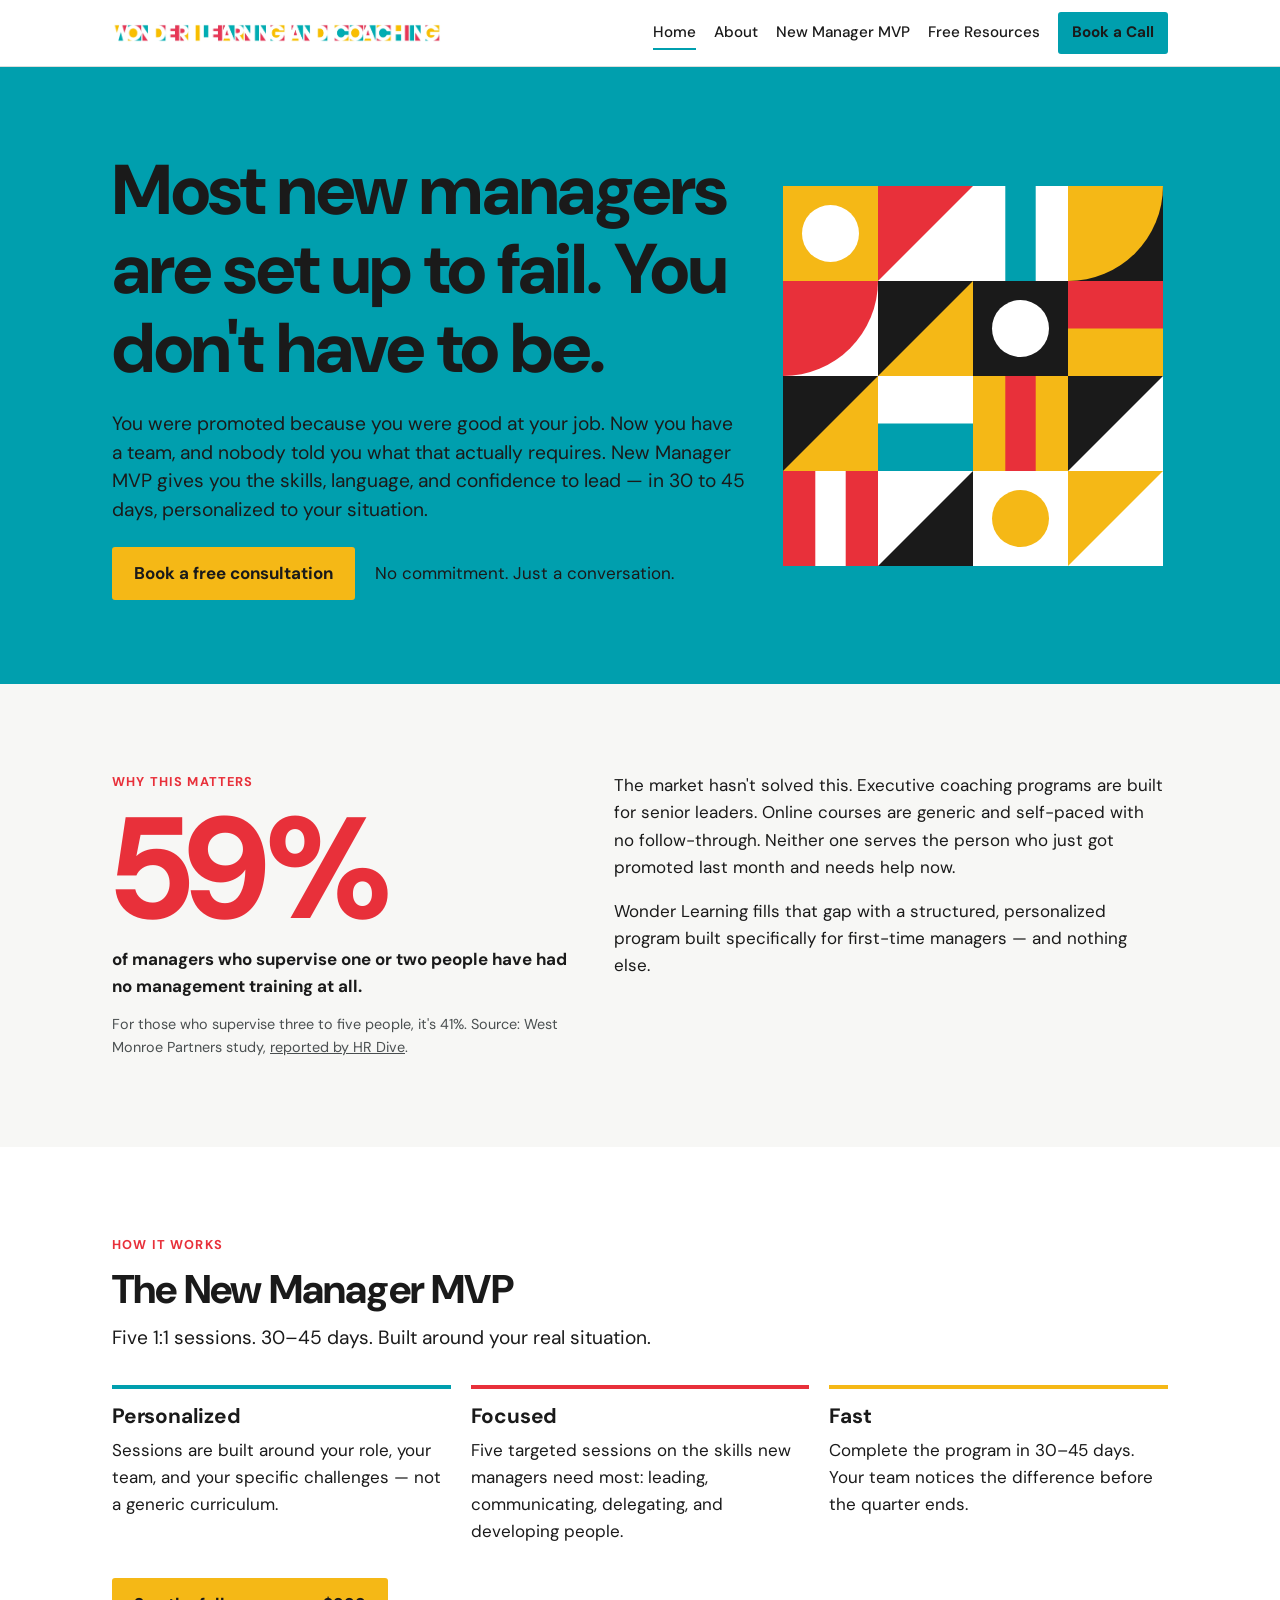
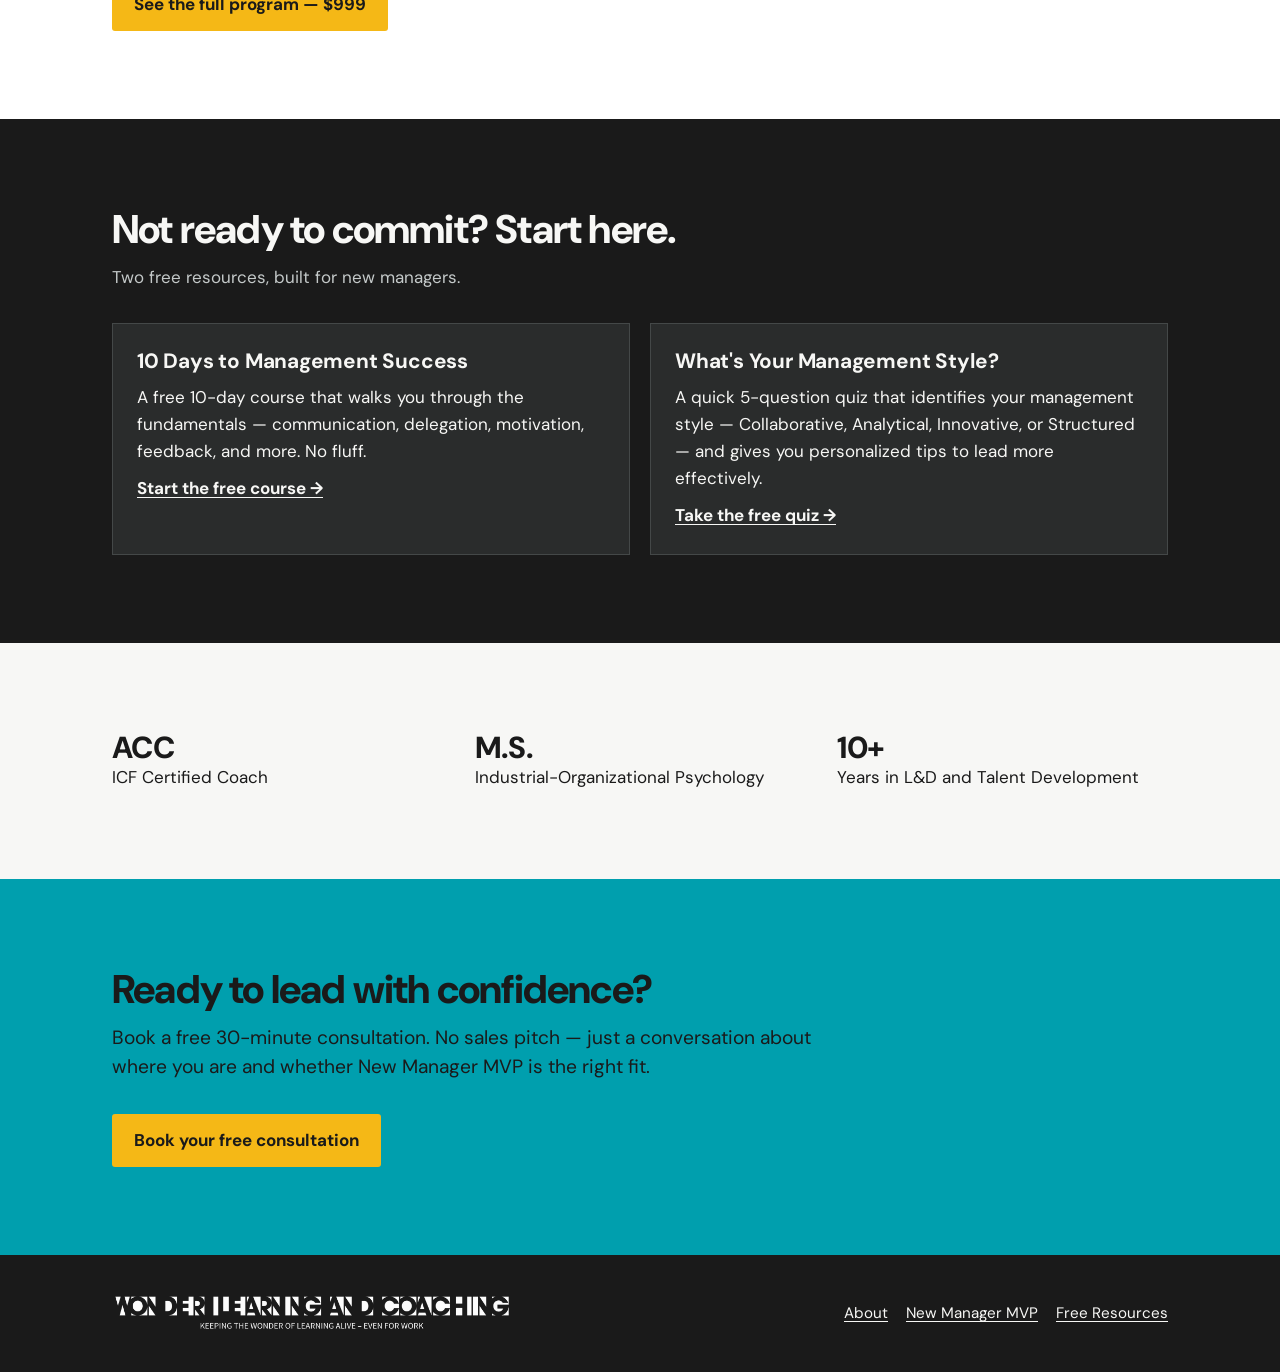
==== index.html @ 96e3db50 "Add Wonder Learning and Coaching website Co-Authored-By: Claude Opus 5.5 <noreply@anthropic.com>" ====
<!doctype html>
<html lang="en">
<head>
<meta charset="utf-8">
<meta name="viewport" content="width=device-width, initial-scale=1, viewport-fit=cover">
<meta name="description" content="1:1 coaching and training for first-time managers. New Manager MVP: five personalized sessions in 30 to 45 days.">
<style>html{color-scheme:light}body{margin:0}img{max-width:100%}[hidden]{display:none!important}</style>
<title>Wonder Learning and Coaching</title>
<meta name="claude:viewport-fit-sides" content="cover">
<link rel="stylesheet" href="https://fonts.googleapis.com/css2?family=DM+Sans:ital,opsz,wght@0,9..40,400;0,9..40,500;0,9..40,700;0,9..40,800;1,9..40,400&display=swap">
<style>
/* Layout: full-width colour bands, with a tile mosaic taken from the logo's cut-out letters. Single light brand look by choice. */
:root {
  --teal: #009FAE; --teal-tint: #DDF1F2; --red: #E8303A; --gold: #F5B816; --gold-deep: #E0A400;
  --paper: #F7F7F5; --white: #FFFFFF; --ink: #1A1A1A; --ink-soft: #4A4F50; --rule: #DADDDB;
  --on-dark: #F7F7F5; --on-dark-soft: #C4C9C9;
  --font: "DM Sans", "Helvetica Neue", Arial, sans-serif;
  --text: 1.0625rem; --small: .9rem; --h3: 1.3rem; --h2: clamp(1.75rem, 3.6vw, 2.5rem); --h1: clamp(2.35rem, 6.4vw, 4.4rem);
}
* { box-sizing: border-box; }
html { scroll-behavior: smooth; }
body { background: var(--paper); color: var(--ink); font-family: var(--font); font-size: var(--text); line-height: 1.6; }
body::before { content: ""; position: fixed; inset: 0 0 auto; height: env(safe-area-inset-top, 0px); z-index: 10; background: var(--white); }
h1, h2, h3 { line-height: 1.12; letter-spacing: -.02em; margin: 0; text-wrap: balance; font-weight: 800; }
h1 { font-size: var(--h1); } h2 { font-size: var(--h2); } h3 { font-size: var(--h3); letter-spacing: -.01em; line-height: 1.25; font-weight: 700; }
p { margin: 0; } ul, ol { margin: 0; padding: 0; list-style: none; }
a { color: inherit; }
img { display: block; }
:focus-visible { outline: 3px solid var(--red); outline-offset: 3px; }
.wrap { max-width: 1120px; margin-inline: auto; padding-left: max(16px, env(safe-area-inset-left, 0px)); padding-right: max(16px, env(safe-area-inset-right, 0px)); }
@media (min-width: 720px) { .wrap { padding-left: max(32px, env(safe-area-inset-left, 0px)); padding-right: max(32px, env(safe-area-inset-right, 0px)); } }
.band { padding-block: clamp(48px, 8vw, 88px); }
.band > .wrap { display: grid; gap: 32px; }
.band.paper { background: var(--paper); } .band.white { background: var(--white); }
.band.teal { background: var(--teal); color: var(--ink); }
.band.dark { background: var(--ink); color: var(--on-dark); }
.prose { display: grid; gap: 1em; max-width: 65ch; }
.lede { font-size: 1.2rem; line-height: 1.5; max-width: 58ch; }
.eyebrow { font-size: .8rem; font-weight: 700; letter-spacing: .09em; text-transform: uppercase; color: var(--red); }
.teal .eyebrow { color: var(--ink); }
.dark .eyebrow { color: var(--gold); }
.muted { color: var(--ink-soft); } .dark .muted { color: var(--on-dark-soft); }
.small { font-size: var(--small); }
.head { display: grid; gap: 12px; }

/* Preview strip and nav */
.preview { background: var(--ink); color: var(--on-dark); font-size: .82rem; padding-block: 6px; }
.site-head { position: sticky; top: env(safe-area-inset-top, 0px); z-index: 9; background: var(--white); border-bottom: 1px solid var(--rule); }
.site-head .wrap { display: flex; flex-wrap: wrap; align-items: center; justify-content: space-between; gap: 8px 24px; padding-block: 12px; }
.brand img { width: min(330px, 74vw); height: auto; }
.nav { display: flex; flex-wrap: wrap; align-items: center; gap: 4px 18px; font-size: .95rem; font-weight: 500; }
.nav a { text-decoration: none; padding-block: 4px; border-bottom: 2px solid transparent; }
.nav a:hover { border-bottom-color: var(--gold); }
.nav a[aria-current="page"]:not(.btn) { border-bottom-color: var(--teal); }

/* Buttons */
.btn { display: inline-block; background: var(--gold); color: var(--ink); font-weight: 700; text-decoration: none; padding: 13px 22px; border: 0; border-radius: 3px; font: inherit; font-weight: 700; cursor: pointer; transition: transform .12s ease, background .12s ease; }
.btn:hover { background: var(--gold-deep); transform: translateY(-1px); }
.btn:disabled { background: var(--rule); color: var(--ink-soft); cursor: not-allowed; transform: none; }
.btn.alt { background: var(--teal); color: var(--ink); } .btn.alt:hover { background: #12B3C1; }
.nav .btn { padding: 8px 14px; background: var(--teal); }
.cta { display: flex; flex-wrap: wrap; align-items: center; gap: 12px 20px; }
.tlink { font-weight: 700; text-underline-offset: 3px; }

/* Hero */
.hero { background: var(--teal); padding-block: clamp(44px, 8vw, 84px); }
.hero .wrap { display: grid; gap: 36px; grid-template-columns: minmax(0, 1fr); align-items: center; }
@media (min-width: 900px) { .hero .wrap { grid-template-columns: minmax(0, 1.65fr) minmax(0, 1fr); } }
.hero-copy { display: grid; gap: 22px; min-width: 0; }
.mosaic { display: grid; grid-template-columns: repeat(4, 1fr); max-width: 380px; width: 100%; }
.mosaic svg { display: block; width: 100%; height: auto; }
.strip { display: grid; grid-template-columns: repeat(12, 1fr); }
.strip svg { display: block; width: 100%; height: auto; }

/* Rows of cards and tiles */
.grid-2, .grid-3 { display: grid; gap: 20px; grid-template-columns: minmax(0, 1fr); }
@media (min-width: 720px) { .grid-2 { grid-template-columns: repeat(2, minmax(0, 1fr)); } .grid-3 { grid-template-columns: repeat(3, minmax(0, 1fr)); } }
.card { background: var(--white); border: 1px solid var(--rule); padding: 24px; display: grid; gap: 10px; align-content: start; min-width: 0; }
.dark .card { background: #2A2C2C; border-color: #444848; }
.plain { display: grid; gap: 8px; align-content: start; min-width: 0; padding-top: 14px; border-top: 4px solid var(--c, var(--teal)); }
.stat { display: grid; gap: 36px; grid-template-columns: minmax(0, 1fr); align-items: start; }
@media (min-width: 800px) { .stat { grid-template-columns: minmax(0, .85fr) minmax(0, 1fr); } }
.stat-num { font-size: clamp(5rem, 15vw, 9rem); font-weight: 800; line-height: .9; letter-spacing: -.04em; color: var(--red); }
.cred { display: grid; gap: 20px; grid-template-columns: repeat(auto-fit, minmax(190px, 1fr)); }
.cred b { display: block; font-size: 1.9rem; font-weight: 800; letter-spacing: -.02em; line-height: 1.1; }

/* About */
.intro { display: grid; gap: 32px; grid-template-columns: minmax(0, 1fr); align-items: center; }
@media (min-width: 800px) { .intro { grid-template-columns: 320px minmax(0, 1fr); } }
.portrait { position: relative; width: 100%; max-width: 320px; }
.portrait img { width: 100%; height: auto; }
.portrait::after { content: ""; position: absolute; right: -14px; bottom: -14px; width: 72px; height: 72px; background: var(--gold); z-index: 0; }
.portrait img { position: relative; z-index: 1; }

/* Sessions */
.sessions { display: grid; border-top: 1px solid var(--rule); }
.sessions li { display: grid; gap: 4px 28px; grid-template-columns: minmax(0, 1fr); padding-block: 18px; border-bottom: 1px solid var(--rule); }
@media (min-width: 640px) { .sessions li { grid-template-columns: 110px minmax(0, 1fr); } }
.sessions .n { font-weight: 800; color: var(--teal); font-size: 1.05rem; }
.sessions li > div { display: grid; gap: 4px; min-width: 0; }
.chips { display: flex; flex-wrap: wrap; gap: 8px; }
.chips li { background: var(--teal-tint); padding: 6px 12px; font-size: .95rem; font-weight: 500; }
.price { display: flex; flex-wrap: wrap; align-items: flex-end; gap: 12px 32px; }
.price b { font-size: clamp(3.5rem, 10vw, 5.5rem); font-weight: 800; line-height: .95; letter-spacing: -.03em; }
.faq { display: grid; gap: 22px; }
.faq div { display: grid; gap: 4px; }
.faq dt { font-weight: 700; } .faq dd { margin: 0; }
dl { margin: 0; }

/* Lessons */
.lesson { background: var(--white); border: 1px solid var(--rule); }
.lessons { display: grid; gap: 10px; }
.lesson summary { display: flex; gap: 16px; align-items: baseline; padding: 16px 20px; cursor: pointer; font-weight: 700; }
.lesson summary .d { color: var(--teal); font-weight: 800; white-space: nowrap; font-size: .95rem; }
.lesson-body { padding: 0 20px 22px; display: grid; gap: 14px; max-width: 72ch; }
.lesson-body ul { display: grid; gap: 12px; }
.lesson-body li b { display: block; }
.day-list { display: grid; gap: 2px; font-size: 1rem; }
.day-list li { display: grid; grid-template-columns: 62px minmax(0, 1fr); }
.day-list span { color: var(--teal); font-weight: 800; }

/* Quiz */
.quiz { display: grid; gap: 24px; max-width: 760px; }
.quiz fieldset { border: 0; padding: 0; margin: 0; display: grid; gap: 8px; min-width: 0; }
.quiz legend { font-weight: 700; font-size: 1.1rem; padding: 0; margin-bottom: 8px; }
.opt { display: flex; gap: 10px; align-items: flex-start; background: var(--white); border: 1px solid var(--rule); padding: 10px 14px; cursor: pointer; }
.opt:hover { border-color: var(--teal); }
.opt:has(input:checked) { border-color: var(--teal); background: var(--teal-tint); }
.opt input { margin-top: 6px; accent-color: var(--teal); }
.result { background: var(--white); border-top: 6px solid var(--gold); padding: 26px; display: grid; gap: 14px; }
.result ul { display: grid; gap: 8px; list-style: disc; padding-left: 20px; }

/* Footer */
.site-foot { background: var(--ink); color: var(--on-dark); padding-block: 40px; }
.site-foot .wrap { display: flex; flex-wrap: wrap; justify-content: space-between; gap: 22px 40px; align-items: center; }
.site-foot img { width: min(400px, 100%); height: auto; }
.site-foot nav { display: flex; flex-wrap: wrap; gap: 6px 18px; font-size: .95rem; }
.site-foot a { text-underline-offset: 3px; }
@media (prefers-reduced-motion: reduce) { html { scroll-behavior: auto; } .btn { transition: none; } }
</style>
</head>
<body>


<header class="site-head"><div class="wrap">
  <a class="brand" href="#home" aria-label="Wonder Learning and Coaching, home"><img src="assets/logo-color.png" alt="Wonder Learning and Coaching" width="1506" height="83"></a>
  <nav class="nav" aria-label="Main">
    <a href="#home" data-nav="home">Home</a>
    <a href="#about" data-nav="about">About</a>
    <a href="#new-manager-mvp" data-nav="new-manager-mvp">New Manager MVP</a>
    <a href="#resources" data-nav="resources">Free Resources</a>
    <a class="btn" href="#book">Book a Call</a>
  </nav>
</div></header>

<main>
<!-- HOME -->
<div data-view="home">
  <section class="hero"><div class="wrap">
    <div class="hero-copy">
      <h1>Most new managers are set up to fail. You don't have to be.</h1>
      <p class="lede">You were promoted because you were good at your job. Now you have a team, and nobody told you what that actually requires. New Manager MVP gives you the skills, language, and confidence to lead — in 30 to 45 days, personalized to your situation.</p>
      <div class="cta"><a class="btn" href="#book">Book a free consultation</a><span>No commitment. Just a conversation.</span></div>
    </div>
    <div class="mosaic" id="mosaic" aria-hidden="true"></div>
  </div></section>

  <section class="band paper"><div class="wrap stat">
    <div class="head">
      <p class="eyebrow">Why this matters</p>
      <div class="stat-num">59%</div>
      <p><b>of managers who supervise one or two people have had no management training at all.</b></p>
      <p class="small muted">For those who supervise three to five people, it's 41%. Source: West Monroe Partners study, <a href="https://www.hrdive.com/news/managers-say-they-lack-training-and-44-feel-overwhelmed-at-work/520396/">reported by HR Dive</a>.</p>
    </div>
    <div class="prose">
      <p>The market hasn't solved this. Executive coaching programs are built for senior leaders. Online courses are generic and self-paced with no follow-through. Neither one serves the person who just got promoted last month and needs help now.</p>
      <p>Wonder Learning fills that gap with a structured, personalized program built specifically for first-time managers — and nothing else.</p>
    </div>
  </div></section>

  <section class="band white"><div class="wrap">
    <div class="head">
      <p class="eyebrow">How it works</p>
      <h2>The New Manager MVP</h2>
      <p class="lede">Five 1:1 sessions. 30–45 days. Built around your real situation.</p>
    </div>
    <div class="grid-3">
      <div class="plain" style="--c:var(--teal)"><h3>Personalized</h3><p>Sessions are built around your role, your team, and your specific challenges — not a generic curriculum.</p></div>
      <div class="plain" style="--c:var(--red)"><h3>Focused</h3><p>Five targeted sessions on the skills new managers need most: leading, communicating, delegating, and developing people.</p></div>
      <div class="plain" style="--c:var(--gold)"><h3>Fast</h3><p>Complete the program in 30–45 days. Your team notices the difference before the quarter ends.</p></div>
    </div>
    <div class="cta"><a class="btn" href="#new-manager-mvp">See the full program — $999</a></div>
  </div></section>

  <section class="band dark"><div class="wrap">
    <div class="head"><h2>Not ready to commit? Start here.</h2><p class="muted">Two free resources, built for new managers.</p></div>
    <div class="grid-2">
      <div class="card"><h3>10 Days to Management Success</h3><p>A free 10-day course that walks you through the fundamentals — communication, delegation, motivation, feedback, and more. No fluff.</p><a class="tlink" href="#ten-days">Start the free course →</a></div>
      <div class="card"><h3>What's Your Management Style?</h3><p>A quick 5-question quiz that identifies your management style — Collaborative, Analytical, Innovative, or Structured — and gives you personalized tips to lead more effectively.</p><a class="tlink" href="#quiz">Take the free quiz →</a></div>
    </div>
  </div></section>

  <section class="band paper"><div class="wrap cred">
    <div><b>ACC</b>ICF Certified Coach</div>
    <div><b>M.S.</b>Industrial-Organizational Psychology</div>
    <div><b>10+</b>Years in L&amp;D and Talent Development</div>
  </div></section>

  <section class="band teal"><div class="wrap">
    <div class="head"><h2>Ready to lead with confidence?</h2><p class="lede">Book a free 30-minute consultation. No sales pitch — just a conversation about where you are and whether New Manager MVP is the right fit.</p></div>
    <div class="cta"><a class="btn" href="#book">Book your free consultation</a></div>
  </div></section>
</div>

<!-- ABOUT -->
<div data-view="about" hidden>
  <section class="band white"><div class="wrap intro">
    <div class="portrait"><img src="assets/headshot.jpg" alt="Marcos Guevara, smiling, outdoors in front of trees" width="480" height="480"></div>
    <div class="head" style="gap:18px">
      <h1 style="font-size:clamp(2.1rem,4.6vw,3.2rem)">I've spent over a decade helping people learn, lead, and grow.</h1>
      <p class="lede">I'm Marcos Guevara — a Program Manager for Talent Development and Training, an ICF-certified coach (ACC), and the founder of Wonder Learning and Coaching. My background sits at the intersection of learning science, organizational behavior, and the realities of how teams actually work.</p>
    </div>
  </div></section>

  <section class="band paper"><div class="wrap">
    <h2>Why I built Wonder Learning</h2>
    <div class="prose">
      <p>The story that almost every new manager tells is the same: promoted, congratulated, then left on their own to figure it out. No training. No clear expectations. Just the assumption that being good at the job automatically translates into being good at leading others.</p>
      <p>It doesn't. And the research backs that up — 59% of managers who supervise one or two people have had no management training at all.</p>
      <p>I've seen what good manager development looks like, and I've seen what happens when it's skipped. Most of what's available in the market doesn't serve the person who just got promoted last month. The executive programs are too long and too expensive. The self-serve courses don't adapt to your situation and don't hold you accountable.</p>
      <p>Wonder Learning and Coaching exists to fix that — with structured, 1:1 coaching and training that meets you where you are and builds the skills that actually matter in your first year as a manager.</p>
    </div>
  </div></section>

  <section class="band teal"><div class="wrap">
    <p class="eyebrow">Our mission</p>
    <h2>We believe that the wonder of learning is worth keeping alive – even if it's for work.</h2>
    <p class="lede">We do that by empowering new managers to succeed through personalized coaching and training, fostering a growth mindset, and igniting the wonder of learning in the workplace.</p>
  </div></section>

  <section class="band white"><div class="wrap">
    <div class="head"><h2>The facilitator-coach model</h2></div>
    <div class="prose">
      <p>Traditional development programs are stuck in multi-hour learning sessions that mimic an in-person classroom in a virtual world. You get something different here: focused 1:1 learning sessions on the skills you choose, followed by coaching that helps you put them into practice.</p>
      <p>That closes the gap between learning a skill and using it, as quickly as possible, when it matters most.</p>
    </div>
  </div></section>

  <section class="band paper"><div class="wrap">
    <h2>What we value</h2>
    <div class="cred">
      <div class="plain" style="--c:var(--teal)"><h3>Curiosity</h3><p>We look for the "aha" moment and treat every learning journey as something worth exploring.</p></div>
      <div class="plain" style="--c:var(--red)"><h3>Growth mindset</h3><p>Everyone can get better. Challenges are stepping stones for growth.</p></div>
      <div class="plain" style="--c:var(--gold)"><h3>Positivity</h3><p>We help you picture where you're headed and bring your best to getting there.</p></div>
      <div class="plain" style="--c:var(--teal)"><h3>Agility</h3><p>The world of work moves fast, so we adapt quickly with content that fits your needs.</p></div>
      <div class="plain" style="--c:var(--red)"><h3>Personalization</h3><p>Your story is unique. We tailor our coaching and training to your goals.</p></div>
    </div>
  </div></section>

  <section class="band white"><div class="wrap">
    <h2>Background</h2>
    <div class="grid-3">
      <div class="plain"><h3>M.S. in Industrial-Organizational Psychology</h3><p>The science of how people work — motivation, performance, group dynamics, and development. This isn't coaching built on instinct. It's built on what research says actually changes behavior.</p></div>
      <div class="plain"><h3>ACC — Associate Certified Coach, International Coaching Federation</h3><p>ICF certification represents the professional standard for 1:1 coaching. It means the methods used in every Wonder Learning session are grounded in coaching best practices, not guesswork.</p></div>
      <div class="plain"><h3>10+ years in L&amp;D and Talent Development</h3><p>I design and manage talent development programs and training at scale — for internal employees and customer-facing teams at a GIS technology company. I understand how organizations work from the inside, which means I can connect what you're learning to how your company actually operates.</p></div>
    </div>
  </div></section>

  <section class="band teal"><div class="wrap">
    <div class="head"><h2>Let's talk about what you need.</h2><p class="lede">A free 30-minute consultation is the best way to find out if New Manager MVP is the right fit for where you are right now.</p></div>
    <div class="cta"><a class="btn" href="#book">Book a free consultation</a></div>
  </div></section>
</div>

<!-- NEW MANAGER MVP -->
<div data-view="new-manager-mvp" hidden>
  <section class="hero"><div class="wrap" style="grid-template-columns:minmax(0,1fr)">
    <div class="hero-copy">
      <p class="eyebrow" style="color:var(--ink)">New Manager MVP</p>
      <h1 style="max-width:18ch">The first year as a manager is the hardest. New Manager MVP gets you through it.</h1>
      <p class="lede">Five 1:1 personalized sessions built around your specific challenges — delivered virtually, over 30 to 45 days. $999.</p>
      <div class="cta"><a class="btn" href="#book">Book now — $999</a><span>Not sure yet? <a class="tlink" href="#book">Book a free 30-minute consultation first.</a></span></div>
    </div>
  </div></section>

  <section class="band paper"><div class="wrap">
    <h2>Who it's for</h2>
    <div class="grid-2">
      <div class="card"><h3>The Newly Promoted Manager</h3><p>You were just promoted and you're already feeling the gap between what you knew how to do and what you're now expected to lead. You want real training, tailored to your situation, that you can start now.</p></div>
      <div class="card"><h3>The HR or L&amp;D Buyer</h3><p>Someone on your team was just promoted and needs development fast. You don't want to wait months for a cohort to form. New Manager MVP deploys immediately, adapts to your company context, and gives you something concrete to report on.</p></div>
    </div>
  </div></section>

  <section class="band white"><div class="wrap">
    <div class="head"><h2>What's included</h2><p class="lede">Five focused sessions, sequenced to build on each other.</p></div>
    <ol class="sessions">
      <li><span class="n">Session 1</span><div><h3>Orientation and Priority Setting</h3><p>We assess where you are, what your team needs, and identify the two or three skills that will have the most immediate impact. The program is built from there — not from a predetermined script.</p></div></li>
      <li><span class="n">Session 2</span><div><h3>Core Skill — Personalized to You</h3><p>One of your highest-priority skills in depth. Typically covers communication, feedback, or the IC-to-manager mindset shift — depending on what matters most in your context.</p></div></li>
      <li><span class="n">Session 3</span><div><h3>Core Skill — Personalized to You</h3><p>A second high-priority skill, with time to reflect on and integrate what you've practiced from Session 2.</p></div></li>
      <li><span class="n">Session 4</span><div><h3>Core Skill — Personalized to You</h3><p>Third skill focus, plus a check-in on how earlier skill-building is showing up in your day-to-day work.</p></div></li>
      <li><span class="n">Session 5</span><div><h3>Integration and Next Steps</h3><p>A review of what's changed, what's still developing, and a clear picture of where to focus after the program ends.</p></div></li>
    </ol>
    <p class="muted">All sessions are delivered virtually via video call. Sessions are typically 60 minutes each. You'll complete a short intake form before Session 1, and you'll get a check-in between each session.</p>
    <div class="head">
      <h3>Skills we can focus on</h3>
      <ul class="chips">
        <li>1:1 best practices</li><li>Coaching skills</li><li>Giving feedback</li><li>Team culture</li><li>Delegation</li><li>Stakeholder management</li><li>Change management</li><li>Prioritization</li>
      </ul>
    </div>
  </div></section>

  <section class="band paper"><div class="wrap">
    <h2>Worth knowing before you book</h2>
    <div class="prose">
      <p>New Manager MVP is not an executive leadership program — it's built for first-time managers, not directors or VPs. It's not self-paced. The value comes from live, 1:1 interaction; recorded modules are not part of this program. It's not a certification. And it's not a long-term retainer — five sessions is the defined scope.</p>
      <p>If any of those are dealbreakers, it's better to know now. If they're not — book a consultation.</p>
    </div>
  </div></section>

  <section class="band teal"><div class="wrap">
    <div class="price"><b>$999</b><div><h2 style="font-size:1.6rem">New Manager MVP</h2><p>5 personalized 1:1 sessions · Virtual · 30–45 days</p></div></div>
    <div class="cta"><a class="btn" href="#book">Book now — $999</a><span>or <a class="tlink" href="#book">book a free consultation first</a></span></div>
  </div></section>

  <section class="band white"><div class="wrap">
    <h2>Quick FAQ</h2>
    <dl class="faq prose">
      <div><dt>How are sessions delivered?</dt><dd>Via Zoom or Google Meet — you'll receive a link when you book.</dd></div>
      <div><dt>Can my employer pay?</dt><dd>Yes. Reach out for invoice-based billing. Many managers use a personal development or training budget.</dd></div>
      <div><dt>What if I'm not a brand-new manager?</dt><dd>The program adapts to your starting point. Managers in their first 12–18 months get a lot from it.</dd></div>
      <div><dt>Is there a refund policy?</dt><dd>If the program isn't working after Session 1, we'll discuss it. No one should feel stuck.</dd></div>
    </dl>
  </div></section>
</div>

<!-- RESOURCES -->
<div data-view="resources" hidden>
  <section class="band paper"><div class="wrap">
    <div class="head"><h1 style="font-size:clamp(2.2rem,5vw,3.4rem)">Two free tools for new managers.</h1><p class="lede">No cost, no catch. Built for the people who just became managers and are figuring it out.</p></div>
  </div></section>

  <section class="band white"><div class="wrap grid-2">
    <div class="head" style="gap:14px;align-content:start">
      <p class="eyebrow">Free course</p>
      <h2>10 Days to Management Success</h2>
      <p>A 10-day course built for people who just became managers and are figuring out what the job actually requires.</p>
      <p>Each day focuses on a different skill: making the IC-to-manager mindset shift, communicating clearly, delegating without losing control, giving feedback that lands, setting goals your team can work toward, and more.</p>
      <p>It's practical, grounded, and written for real situations — not hypotheticals.</p>
      <div class="cta"><a class="btn" href="#ten-days">Start the free course →</a></div>
    </div>
    <div class="head" style="align-content:start">
      <h3>What you'll get in 10 days</h3>
      <ol class="day-list" id="dayList"></ol>
    </div>
  </div></section>

  <section class="band paper" id="quiz"><div class="wrap">
    <div class="head">
      <p class="eyebrow">Free quiz</p>
      <h2>What's Your Management Style?</h2>
      <p class="lede">5 quick questions. Understand how you naturally lead — and what to watch out for.</p>
      <p class="muted">The quiz identifies your management style: Collaborative, Analytical, Innovative, or Structured. You'll get a personalized breakdown of your strengths, the risks of over-relying on that style, and specific tips for leading more effectively. Most people finish in under 3 minutes.</p>
    </div>
    <form class="quiz" id="quizForm"></form>
    <div id="quizResult" class="quiz" hidden aria-live="polite"></div>
  </div></section>

  <section class="band white"><div class="wrap">
    <div class="head">
      <p class="eyebrow">Coming next</p>
      <h2>Roundtable with a Coach: Delegation</h2>
      <p class="lede">A live, roughly two-hour group session for managers who want to practice delegating with peers.</p>
    </div>
    <div class="grid-3">
      <div class="plain"><h3>Learn the fundamentals</h3><p>When and what to delegate, the common pitfalls, and the difference between delegation and abdication.</p></div>
      <div class="plain" style="--c:var(--red)"><h3>Practice with others</h3><p>Role-play real scenarios in breakout groups, like delegating a critical project or delegating to an underperforming employee. You'll play both manager and employee.</p></div>
      <div class="plain" style="--c:var(--gold)"><h3>Leave with a plan</h3><p>Open Q&amp;A with the facilitator, then a personal action plan for improving how you delegate.</p></div>
    </div>
  </div></section>

  <section class="band dark"><div class="wrap">
    <div class="head"><h2>Want to go deeper?</h2><p class="lede">The free resources give you the foundation. New Manager MVP gives you the coaching, the accountability, and the personalization to actually change how you lead.</p></div>
    <div class="cta"><a class="btn" href="#new-manager-mvp">Learn about New Manager MVP →</a></div>
  </div></section>
</div>

<!-- TEN DAYS -->
<div data-view="ten-days" hidden>
  <section class="band paper"><div class="wrap">
    <div class="head">
      <p class="eyebrow">Free course</p>
      <h1 style="font-size:clamp(2.2rem,5vw,3.4rem)">10 Days to Management Success</h1>
      <p class="lede">One lesson a day, each focused on one skill. Remember, great managers are made, not born.</p>
    </div>
    <div class="lessons" id="lessons"></div>
    <div class="cta"><a class="btn" href="#new-manager-mvp">Learn about New Manager MVP →</a><a class="tlink" href="#quiz">Take the management style quiz</a></div>
  </div></section>
</div>

<!-- BOOK -->
<div data-view="book" hidden>
  <section class="band paper"><div class="wrap">
    <div class="head">
      <h1 style="font-size:clamp(2.2rem,5vw,3.4rem)">Book a free 30-minute consultation</h1>
      <p class="lede">No sales pitch. Just a conversation about where you are and whether New Manager MVP is the right fit.</p>
    </div>
    <div class="card" style="max-width:640px">
      <h3>Online booking is on its way</h3>
      <p>The scheduling calendar will appear here once it's connected.</p>
    </div>
  </div></section>
</div>
</main>

<footer class="site-foot"><div class="wrap">
  <img src="assets/logo-white-slogan.png" alt="Wonder Learning and Coaching. Keeping the wonder of learning alive, even for work." width="1506" height="140">
  <nav aria-label="Footer"><a href="#about">About</a><a href="#new-manager-mvp">New Manager MVP</a><a href="#resources">Free Resources</a></nav>
</div></footer>

<script>
const DAYS = [
 {t:"Shifting from individual contributor to manager", h:"Introduction to Management", intro:"The move from individual contributor (IC) to manager is about more than a title change. It's about evolving your mindset.", pts:[
  ["Understand the role","A manager's success isn't just about personal output. It's about guiding and empowering your team to multiply your impact. Start by asking your manager for clear expectations on what success looks like in this role."],
  ["Embrace the change","Moving from doing to leading changes how you view your work and your team. If you manage a big team, you'll spend most of your time enabling the work of others rather than doing it yourself. You also have to think about how you'll develop your team and yourself from now on."],
  ["Set the right expectations","Develop a clear vision of what success looks like for your team and communicate it: “If we were to knock this work out of the park, we would hit these metrics by this date with no issues along the way.” Then do the same for good performance: “When we all work together, we work at our best, so this work will require us all to keep each other updated, attend every meeting, and come prepared to share updates, risks, and needs for support.” This is the foundation of good feedback, which we'll cover on Day 6."]],
  close:"Remember, great managers are made, not born. You're on the right path.", link:["The mindset shifts that make a great manager","https://blog.stewartleadership.com/7-mindset-shifts-that-will-make-you-a-great-manager"]},
 {t:"Communicating clearly with your team", h:"Effective Communication", intro:"Clear communication is the cornerstone of successful management.", pts:[
  ["Be clear and concise","Avoid fuzzy language that has to be interpreted. “We all need to be more proactive” or “That deliverable just wasn't that good” leave people guessing. Use concrete behaviors instead: “I think we should spend more time actively reaching out to our internal partners instead of waiting for a reply. What do you all think?” or “The presentation was unclear because there was a lot of text on the screen at once.”"],
  ["Listen actively","Communication is a two-way street. Avoid distractions during 1-on-1s, take notes, stay curious, ask more questions than you think you should, and always assume positive intent."],
  ["Adapt your style","Different team members need different approaches. Some want to connect on a personal level more than others. Some want public recognition, others private."]],
  close:"Keep practicing these skills and you'll see a significant difference in your team's dynamics.", link:["Why the best managers always communicate","https://www.forbes.com/sites/victorlipman/2016/01/18/the-best-managers-always-communicate/?sh=5f88168e2a2c"]},
 {t:"Managing your time and theirs", h:"Time Management", intro:"As a manager, your time management affects your team as much as it affects you.", pts:[
  ["Identify priorities","Learn to tell urgent tasks from important ones."],
  ["Delegate effectively","Trust your team with tasks to manage your workload better. Empower them to accomplish what you want without telling them exactly how to do it."],
  ["Use your priorities to manage workload","Clear priorities show you how to invest your limited time across multiple responsibilities. They also give you the language to push back when something else is more urgent and important."]],
  close:"Good time management is about working smarter, not harder.", link:["The Eisenhower Matrix","https://asana.com/resources/eisenhower-matrix"]},
 {t:"Understanding what motivates your people", h:"Team Motivation", intro:"Understanding what drives each team member is key.", pts:[
  ["Discover intrinsic motivators","Each person is motivated differently. Do they want to advance in their career or stay where they are? Why do they work, and who do they work for? How do they like to be rewarded and recognized?"],
  ["Set achievable goals","People like to push themselves, but not when what they're asked to do feels unattainable or unfair."],
  ["Celebrate successes","Small wins keep motivation high. Build a culture of celebrating each other's successes."]],
  close:"Motivated teams can achieve incredible results.", link:["More on motivating your team","https://clickup.com/blog/motivating-a-team/"]},
 {t:"Handling conflict early, before it festers", h:"Conflict Resolution", intro:"Conflict is natural in any team. Today is about handling it effectively.", pts:[
  ["Stay neutral","Approach conflicts without bias. Think about times your manager felt unfair to you. How can you avoid similar moments?"],
  ["Encourage open communication","Let team members express their concerns. Ask about issues during regular 1-on-1s, then listen actively and ask questions when they open up."],
  ["Seek win-win solutions","Aim for resolutions that satisfy everyone involved. The best solutions leave both people feeling they resolved the conflict together."]],
  close:"Handled well, conflict can lead to growth and better understanding. Address things early and head on, before they fester and damage your team culture.", link:["Conflict management skills for every manager","https://lattice.com/library/conflict-management-skills-for-every-manager"]},
 {t:"Giving feedback that actually helps", h:"Giving Effective Constructive Feedback", intro:"Giving feedback is a critical skill for any manager. Here's how to do it right.", pts:[
  ["Be specific","Vague feedback helps no one. List behaviors you've observed. No one is simply lazy or unmotivated, but perhaps they were late to three meetings in a row or missed several critical deadlines."],
  ["Focus on growth","Share up front that your intent is to help them develop. It frames the conversation in a positive light."],
  ["Create a safe environment","Make sure people feel supported, not judged. This should be a two-way conversation, so invite their perspective. You may not have the full picture."]],
  close:"Feedback is a tool for growth. Use it often, and balance positive and constructive feedback.", link:["The Situation-Behavior-Impact feedback tool","https://www.mindtools.com/ay86376/the-situation-behavior-impact-feedback-tool"]},
 {t:"Setting goals that connect to the bigger picture", h:"Goal Setting", intro:"Your team's goals should reflect the broader company vision.", pts:[
  ["Understand company vision","You often have a broader view of how your team's work connects to the company's mission. Make that connection crystal clear, especially for new team members. People like to know their work matters."],
  ["Use SMART goals","Set goals that are Specific, Measurable, Achievable, Relevant, and Time-bound."],
  ["Involve your team","Taking part in goal setting can boost commitment and performance. Let team members collaborate on specific metrics, even if they can't choose the projects they work on."]],
  close:"Aligned goals lead to unified effort and success. Once they're set, track progress regularly so you can get ahead of any risks.", link:["How to write a SMART goal, with a free template","https://blog.hubspot.com/marketing/how-to-write-a-smart-goal-template"]},
 {t:"Leading with emotional intelligence", h:"Emotional Intelligence", intro:"Emotional intelligence (EQ) is a key component of effective leadership.", pts:[
  ["Self-awareness","Be conscious of your emotions and how they affect your decisions. Journaling what went well and what didn't at the end of each day is a great way to practice."],
  ["Empathy","Understand and respect your team members' feelings. Take their perspective and consider how a decision may affect them before you make it."],
  ["Regulate your responses","Respond, don't react. When you hear something difficult, take a deep breath, collect your thoughts, and let your team know you care."]],
  close:"Teams that feel safe admitting mistakes and asking questions regularly outperform those who don't.", link:["Google's Project Aristotle research on psychological safety","https://www.leaderfactor.com/learn/project-aristotle-psychological-safety"]},
 {t:"Building a team culture worth working in", h:"Building a Positive Team Culture", intro:"A positive team culture is vital for success.", pts:[
  ["Promote openness","Psychological safety leads to high-performing teams, so make it safe to share ideas and feedback. Build familiarity by asking for feedback yourself and modeling how to respond to it."],
  ["Value inclusivity","Diversity is a strength. Teams with different perspectives and ways of thinking are often more innovative. The aim with new hires shouldn't be sameness, whether of background or of skills."],
  ["Invest in team building","Regular team activities strengthen bonds. Make time for your team to learn and develop together, and encourage collaboration."]],
  close:"A great culture leads to a more engaged and productive team.", link:["How toxic culture drives people away, and how to avoid it","https://sloanreview.mit.edu/article/toxic-culture-is-driving-the-great-resignation/"]},
 {t:"Delegating in a way that empowers, not offloads", h:"Delegation", intro:"On the final day, let's focus on delegation, a key skill for any successful manager.", pts:[
  ["Identify the right tasks","Not everything can or should be delegated, but it's time to let go of some recurring tasks so you can focus on higher-level work."],
  ["Choose the right people","Delegate to those with the appropriate skills and interest. Everyone can be delegated to, but some need more direction than others."],
  ["Provide clear instructions and support","Define what needs to get done, by when, what good looks like, what's in scope and out of bounds, and why it's important."]],
  close:"Delegation is about empowering your team, not offloading work, so follow up regularly once it's delegated. Congratulations on finishing the course! You're now equipped with the fundamentals to thrive as a manager. We didn't have time for coaching, another fundamental skill, but you can learn it through 1-on-1 training and coaching on the topics most relevant to you. Keep going, and revisit these lessons as you grow in your role."}
];
const QS = [
 ["How do you prefer to make decisions?",["By consulting with my team","Based on data and facts","Trusting my intuition","By following established guidelines"]],
 ["When faced with a challenge, you...",["Encourage team brainstorming","Analyze all possible outcomes","Go with a creative approach","Stick to proven methods"]],
 ["How do you motivate your team?",["Through recognition and rewards","Setting clear goals and benchmarks","Fostering a creative and open environment","Providing a stable and structured work environment"]],
 ["Your approach to team meetings is...",["Collaborative with open discussions","Data-driven and focused on metrics","Flexible and often informal","Structured with a clear agenda"]],
 ["When delegating tasks, you...",["Consider team members' preferences","Assign based on skills and track record","Look for opportunities to challenge the team","Follow a systematic allocation process"]]
];
const STYLES = [
 {n:"Collaborative Leader",d:"A collaborative leader values teamwork and consensus, often seeking input from team members to make decisions.",r:"Over-reliance on this approach can lead to slow decision-making, potential for groupthink, and difficulties in situations where swift or unpopular decisions are required.",t:["Strengthen decision-making by occasionally taking a more directive approach when needed.","Balance team input with efficiency in making final decisions.","Provide direction by communicating goals clearly and how they link up to the company strategy."]},
 {n:"Analytical Leader",d:"Analytical leaders rely heavily on data and logic to make decisions, emphasizing facts and figures in their management style.",r:"This style can sometimes lead to analysis paralysis, where decision-making is delayed due to overanalyzing data. It may also overlook the emotional and relational aspects of leadership, potentially alienating team members.",t:["Encourage creativity by allowing more flexibility.","Balance data-driven decisions with empathetic people management.","Remember, it's okay if others aren't as organized and detailed as you. Some folks thrive in different conditions."]},
 {n:"Innovative Leader",d:"Innovative leaders are characterized by their creativity and willingness to take risks, often leading their teams through change and new ideas.",r:"Overemphasis on pushing the status quo can result in a lack of structure and consistency, making it challenging to maintain focus and discipline in an ever-changing environment. There's also a risk of pursuing change for change's sake, without clear benefits.",t:["Implement structure and processes to ensure consistency and reliability.","Balance creative freedom with the need for clear direction and objectives.","Focus on strategic goals so you don't get side-tracked."]},
 {n:"Structured Leader",d:"A structured leader prefers well-defined systems and processes, valuing organization and predictability in their approach to management.",r:"Over-reliance on structure can lead to inflexibility, resistance to necessary change, and a stifling of creativity and innovation within the team. It can also result in a micromanagement approach that undermines team autonomy.",t:["Don't strangle your team with too many detailed processes, especially for more creative and ambiguous roles.","Encourage innovation and creativity within your team by having a process for accepting and judging new ideas.","Focus on telling people what you want, but not how to get there."]}
];
const esc = s => s.replace(/&/g,"&amp;").replace(/</g,"&lt;");

/* Tile mosaic: the shapes inside the logo's letters */
const C = {t:"#009FAE",r:"#E8303A",g:"#F5B816",w:"#FFFFFF",k:"#1A1A1A"};
function tile(bg, fg, kind){
  const s = {
    circle:`<circle cx="50" cy="50" r="30" fill="${fg}"/>`,
    tri:`<path d="M0 100 L100 100 L100 0 Z" fill="${fg}"/>`,
    tri2:`<path d="M0 0 L100 0 L0 100 Z" fill="${fg}"/>`,
    quarter:`<path d="M0 0 H100 A100 100 0 0 1 0 100 Z" fill="${fg}"/>`,
    bar:`<rect x="34" y="0" width="32" height="100" fill="${fg}"/>`,
    half:`<rect x="0" y="50" width="100" height="50" fill="${fg}"/>`
  }[kind];
  return `<svg viewBox="0 0 100 100"><rect width="100" height="100" fill="${bg}"/>${s}</svg>`;
}
document.getElementById("mosaic").innerHTML = [
 ["g","w","circle"],["r","w","tri"],["w","t","bar"],["k","g","quarter"],
 ["w","r","quarter"],["g","k","tri2"],["k","w","circle"],["r","g","half"],
 ["k","g","tri"],["w","t","half"],["g","r","bar"],["w","k","tri2"],
 ["r","w","bar"],["k","w","tri2"],["w","g","circle"],["g","w","tri"]
].map(([b,f,k]) => tile(C[b],C[f],k)).join("");

document.getElementById("dayList").innerHTML = DAYS.map((d,i)=>`<li><span>Day ${i+1}</span><div>${esc(d.t)}</div></li>`).join("");
document.getElementById("lessons").innerHTML = DAYS.map((d,i)=>`
 <details class="lesson" ${i===0?"open":""}>
  <summary><span class="d">Day ${i+1}</span><span>${esc(d.h)}</span></summary>
  <div class="lesson-body">
   <p>${esc(d.intro)}</p>
   <ul>${d.pts.map(p=>`<li><b>${esc(p[0])}</b>${esc(p[1])}</li>`).join("")}</ul>
   <p>${esc(d.close)}</p>
   ${d.link?`<p class="small"><a class="tlink" href="${esc(d.link[1])}">Read more: ${esc(d.link[0])}</a></p>`:""}
  </div>
 </details>`).join("");

/* Quiz */
const form = document.getElementById("quizForm"), result = document.getElementById("quizResult");
form.innerHTML = QS.map((q,i)=>`
 <fieldset><legend>${i+1}. ${esc(q[0])}</legend>
 ${q[1].map((o,j)=>`<label class="opt" for="q${i}o${j}"><input type="radio" id="q${i}o${j}" name="q${i}" value="${j}"><span>${esc(o)}</span></label>`).join("")}
 </fieldset>`).join("") + `<div class="cta"><button class="btn" type="submit" id="quizGo" disabled>See my style</button><span class="small muted" id="quizLeft">5 questions left</span></div>`;
form.addEventListener("change",()=>{
  const n = QS.filter((q,i)=>form.querySelector(`input[name=q${i}]:checked`)).length, left = QS.length-n;
  document.getElementById("quizGo").disabled = left>0;
  document.getElementById("quizLeft").textContent = left ? `${left} question${left>1?"s":""} left` : "All set";
});
form.addEventListener("submit",e=>{
  e.preventDefault();
  const tally=[0,0,0,0];
  QS.forEach((q,i)=>{ const c=form.querySelector(`input[name=q${i}]:checked`); if(c) tally[+c.value]++; });
  const top=Math.max(...tally), winners=STYLES.filter((s,i)=>tally[i]===top);
  result.innerHTML = (winners.length>1?`<p><b>You're a blend of ${winners.length} styles.</b> Read both of them below.</p>`:"") + winners.map(s=>`
   <div class="result">
    <p class="eyebrow">Your style</p><h3 style="font-size:1.8rem">${esc(s.n)}</h3>
    <p>${esc(s.d)}</p>
    <p><b>The risk:</b> ${esc(s.r)}</p>
    <div><b>Tips to flex your style</b><ul>${s.t.map(t=>`<li>${esc(t)}</li>`).join("")}</ul></div>
   </div>`).join("") + `
   <p class="muted">Over-relying on one style can turn a strength into a weakness when it's applied at the wrong time or to the wrong task.</p>
   <div class="cta"><a class="btn" href="#book">Talk it through in a free consultation</a><button class="btn alt" type="button" id="quizAgain">Retake the quiz</button></div>`;
  result.hidden=false; form.hidden=true; result.scrollIntoView({block:"start"});
  document.getElementById("quizAgain").addEventListener("click",()=>{
    form.reset(); document.getElementById("quizGo").disabled=true; document.getElementById("quizLeft").textContent="5 questions left";
    result.hidden=true; form.hidden=false; document.getElementById("quiz").scrollIntoView();
  });
});

/* Page routing */
const views=[...document.querySelectorAll("[data-view]")], names=views.map(v=>v.dataset.view);
function route(){
  const h=location.hash.slice(1), target = h==="quiz" ? "resources" : names.includes(h) ? h : "home";
  views.forEach(v=>v.hidden = v.dataset.view!==target);
  const active = target==="ten-days" ? "resources" : target;
  document.querySelectorAll("[data-nav]").forEach(a=>{ a.dataset.nav===active ? a.setAttribute("aria-current","page") : a.removeAttribute("aria-current"); });
  if(h==="quiz") document.getElementById("quiz").scrollIntoView(); else window.scrollTo(0,0);
}
addEventListener("hashchange",route); route();
</script>

</body>
</html>
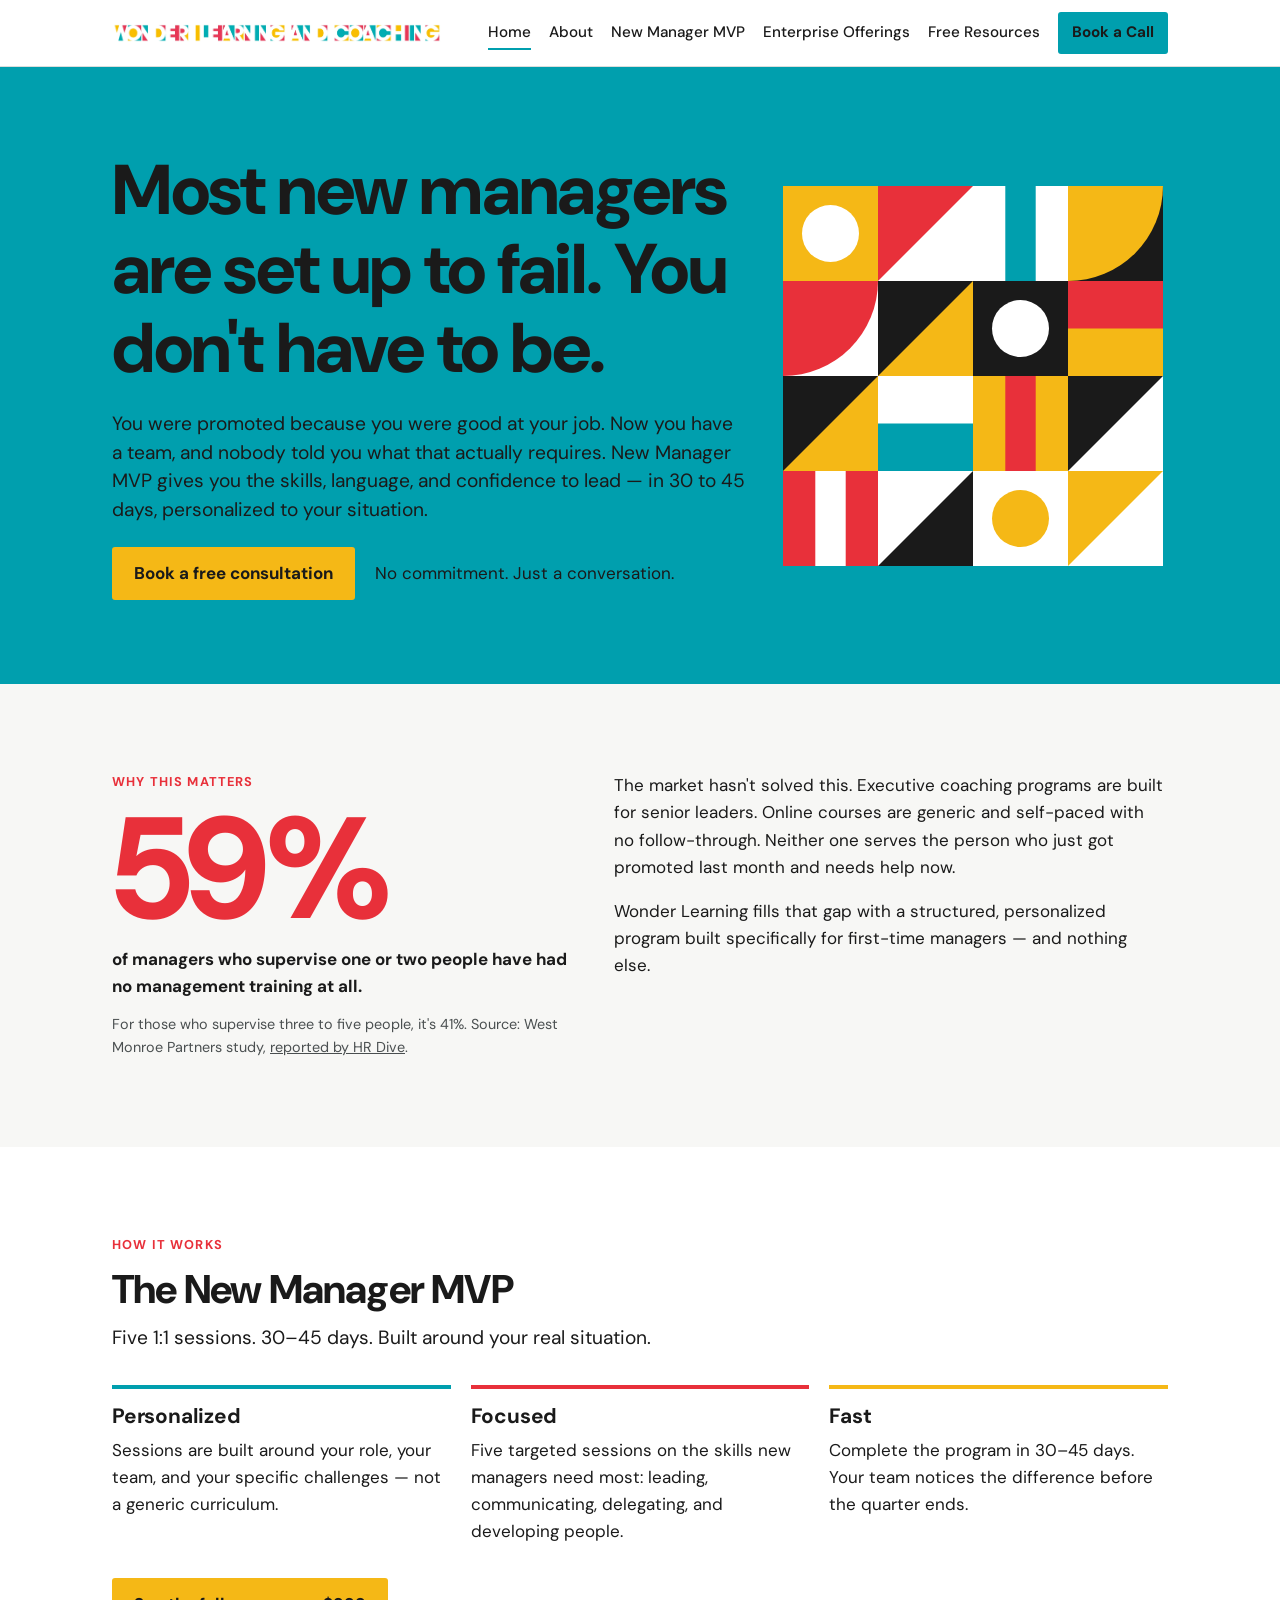
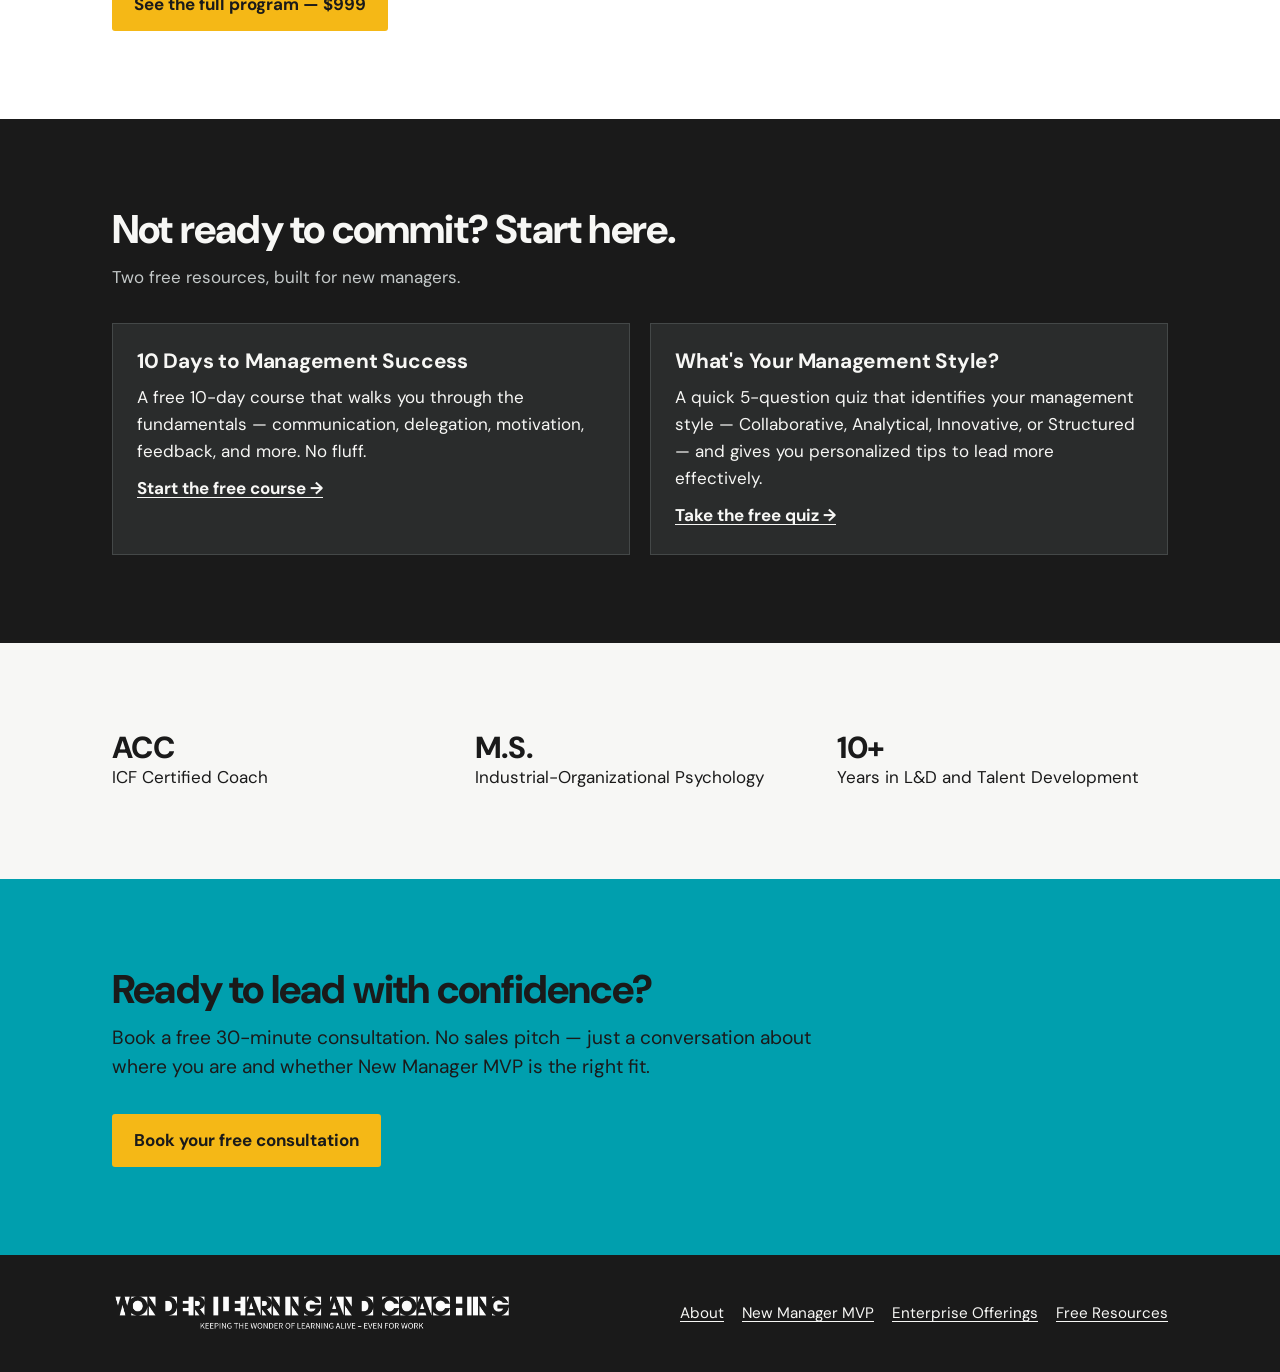
==== commit 2a5d7db5: "Add Enterprise Offerings page Adds a small group workshop offering for companies with a cohort of ne" ====
--- a/index.html
+++ b/index.html
@@ -46,6 +46,7 @@
 /* Preview strip and nav */
 .preview { background: var(--ink); color: var(--on-dark); font-size: .82rem; padding-block: 6px; }
 .site-head { position: sticky; top: env(safe-area-inset-top, 0px); z-index: 9; background: var(--white); border-bottom: 1px solid var(--rule); }
+@media (max-width: 719px) { .site-head { position: static; } }
 .site-head .wrap { display: flex; flex-wrap: wrap; align-items: center; justify-content: space-between; gap: 8px 24px; padding-block: 12px; }
 .brand img { width: min(330px, 74vw); height: auto; }
 .nav { display: flex; flex-wrap: wrap; align-items: center; gap: 4px 18px; font-size: .95rem; font-weight: 500; }
@@ -148,6 +149,7 @@
     <a href="#home" data-nav="home">Home</a>
     <a href="#about" data-nav="about">About</a>
     <a href="#new-manager-mvp" data-nav="new-manager-mvp">New Manager MVP</a>
+    <a href="#enterprise" data-nav="enterprise">Enterprise Offerings</a>
     <a href="#resources" data-nav="resources">Free Resources</a>
     <a class="btn" href="#book">Book a Call</a>
   </nav>
@@ -333,6 +335,106 @@
   </div></section>
 </div>
 
+<!-- ENTERPRISE OFFERINGS -->
+<div data-view="enterprise" hidden>
+  <section class="hero"><div class="wrap" style="grid-template-columns:minmax(0,1fr)">
+    <div class="hero-copy">
+      <p class="eyebrow" style="color:var(--ink)">Enterprise Offerings</p>
+      <h1 style="max-width:18ch">A few new managers at once? Train them together.</h1>
+      <p class="lede">When your company has a small cohort of new managers, you don't need a large leadership program. I run a series of short, focused workshops on core management topics, so your managers build the same skills together and start using them right away.</p>
+      <div class="cta"><a class="btn" href="#book">Book a free consultation</a><span>Tell me about your group. No commitment.</span></div>
+    </div>
+  </div></section>
+
+  <section class="band paper"><div class="wrap stat">
+    <div class="head">
+      <p class="eyebrow">The gap</p>
+      <h2>Too small for a big program. Too important to leave to chance.</h2>
+    </div>
+    <div class="prose">
+      <p>A few promotions in one quarter. A growing department. A new layer of team leads. It's rarely enough people to justify a full leadership program, but every one of them needs the same foundations, and they need them now.</p>
+      <p>Left alone, each new manager works it out separately, and your teams feel the difference. For managers who supervise one or two people, 59% have had no management training at all. <span class="small muted">Source: West Monroe Partners study, <a href="https://www.hrdive.com/news/managers-say-they-lack-training-and-44-feel-overwhelmed-at-work/520396/">reported by HR Dive</a>.</span></p>
+    </div>
+  </div></section>
+
+  <section class="band white"><div class="wrap">
+    <div class="head">
+      <p class="eyebrow">The approach</p>
+      <h2>Small group training, built to stick</h2>
+    </div>
+    <div class="grid-3">
+      <div class="plain" style="--c:var(--teal)"><h3>Small on purpose</h3><p>A small group means everyone speaks, practices, and gets answers to their own questions. Nobody sits at the back.</p></div>
+      <div class="plain" style="--c:var(--red)"><h3>Short and focused</h3><p>Each workshop takes on one topic and goes straight to what managers can use, without pulling them away from their teams for days.</p></div>
+      <div class="plain" style="--c:var(--gold)"><h3>A series, not a one-off</h3><p>Between workshops, managers try each skill at work, then bring back what happened. That's where learning turns into habit.</p></div>
+    </div>
+  </div></section>
+
+  <section class="band paper"><div class="wrap">
+    <div class="head">
+      <h2>Core management topics</h2>
+      <p class="lede">We choose the topics your new managers need most and put them in the order that makes sense for your group.</p>
+    </div>
+    <ul class="chips">
+      <li>The IC-to-manager mindset shift</li><li>1:1 best practices</li><li>Giving feedback</li><li>Delegation</li><li>Coaching skills</li><li>Team culture</li><li>Prioritization</li><li>Stakeholder management</li><li>Change management</li>
+    </ul>
+  </div></section>
+
+  <section class="band white"><div class="wrap">
+    <div class="head"><h2>What happens in a workshop</h2></div>
+    <div class="grid-3">
+      <div class="plain" style="--c:var(--teal)"><h3>Learn the essentials</h3><p>The ideas that matter on this topic, and the mistakes new managers commonly make.</p></div>
+      <div class="plain" style="--c:var(--red)"><h3>Practice with peers</h3><p>Work through realistic scenarios together. Managers try the skill in a safe space before using it with their teams.</p></div>
+      <div class="plain" style="--c:var(--gold)"><h3>Leave with a plan</h3><p>Open Q&amp;A, then a personal action plan to put the skill to use back at work.</p></div>
+    </div>
+  </div></section>
+
+  <section class="band paper"><div class="wrap">
+    <h2>How we'd work together</h2>
+    <ol class="sessions">
+      <li><span class="n">Step 1</span><div><h3>Talk it through</h3><p>In a free 30-minute consultation, you tell me about your new managers, your company, and what you want to change.</p></div></li>
+      <li><span class="n">Step 2</span><div><h3>Shape the series</h3><p>We agree on the topics, the size of the group, and a schedule that works around your managers' calendars.</p></div></li>
+      <li><span class="n">Step 3</span><div><h3>Run the workshops</h3><p>I facilitate each session, using examples that reflect the situations your managers actually face.</p></div></li>
+      <li><span class="n">Step 4</span><div><h3>Review what changed</h3><p>We look at what's working, what's still developing, and where your managers should focus next.</p></div></li>
+    </ol>
+  </div></section>
+
+  <section class="band dark"><div class="wrap">
+    <div class="head">
+      <p class="eyebrow">Your facilitator</p>
+      <h2>Led by Marcos Guevara</h2>
+      <p class="lede">I design and manage talent development programs for a living, so I understand how training has to work inside an organization.</p>
+    </div>
+    <div class="cred">
+      <div><b>ACC</b>ICF Certified Coach</div>
+      <div><b>M.S.</b>Industrial-Organizational Psychology</div>
+      <div><b>10+</b>Years in L&amp;D and Talent Development</div>
+    </div>
+  </div></section>
+
+  <section class="band white"><div class="wrap">
+    <h2>One new manager, or a few?</h2>
+    <div class="grid-2">
+      <div class="card"><h3>A small cohort</h3><p>Workshops work best when several managers are starting out around the same time and would benefit from learning together.</p><a class="tlink" href="#book">Talk about a workshop series →</a></div>
+      <div class="card"><h3>One new manager</h3><p>If you have one person who needs support now, New Manager MVP offers five personalized 1:1 sessions over 30 to 45 days.</p><a class="tlink" href="#new-manager-mvp">See New Manager MVP →</a></div>
+    </div>
+  </div></section>
+
+  <section class="band paper"><div class="wrap">
+    <h2>Quick FAQ</h2>
+    <dl class="faq prose">
+      <div><dt>How many people can join?</dt><dd>We'll set the size together. The aim is a group small enough that everyone can participate and practice.</dd></div>
+      <div><dt>How much does it cost?</dt><dd>It depends on the size of the group and the number of workshops. You'll get a clear proposal after we talk.</dd></div>
+      <div><dt>Can you adapt the content to our company?</dt><dd>Yes. Topics, order, and examples are shaped around your managers and how your organization works.</dd></div>
+      <div><dt>Can you invoice our company?</dt><dd>Yes. Invoice-based billing is available.</dd></div>
+    </dl>
+  </div></section>
+
+  <section class="band teal"><div class="wrap">
+    <div class="head"><h2>Have a few new managers starting out?</h2><p class="lede">Book a free 30-minute consultation. Tell me about your group, and we'll work out whether a workshop series is the right fit.</p></div>
+    <div class="cta"><a class="btn" href="#book">Book a free consultation</a></div>
+  </div></section>
+</div>
+
 <!-- RESOURCES -->
 <div data-view="resources" hidden>
   <section class="band paper"><div class="wrap">
@@ -402,7 +504,7 @@
   <section class="band paper"><div class="wrap">
     <div class="head">
       <h1 style="font-size:clamp(2.2rem,5vw,3.4rem)">Book a free 30-minute consultation</h1>
-      <p class="lede">No sales pitch. Just a conversation about where you are and whether New Manager MVP is the right fit.</p>
+      <p class="lede">No sales pitch. Just a conversation about where you are and what kind of support is the right fit.</p>
     </div>
     <div class="card" style="max-width:640px">
       <h3>Online booking is on its way</h3>
@@ -414,7 +516,7 @@
 
 <footer class="site-foot"><div class="wrap">
   <img src="assets/logo-white-slogan.png" alt="Wonder Learning and Coaching. Keeping the wonder of learning alive, even for work." width="1506" height="140">
-  <nav aria-label="Footer"><a href="#about">About</a><a href="#new-manager-mvp">New Manager MVP</a><a href="#resources">Free Resources</a></nav>
+  <nav aria-label="Footer"><a href="#about">About</a><a href="#new-manager-mvp">New Manager MVP</a><a href="#enterprise">Enterprise Offerings</a><a href="#resources">Free Resources</a></nav>
 </div></footer>
 
 <script>
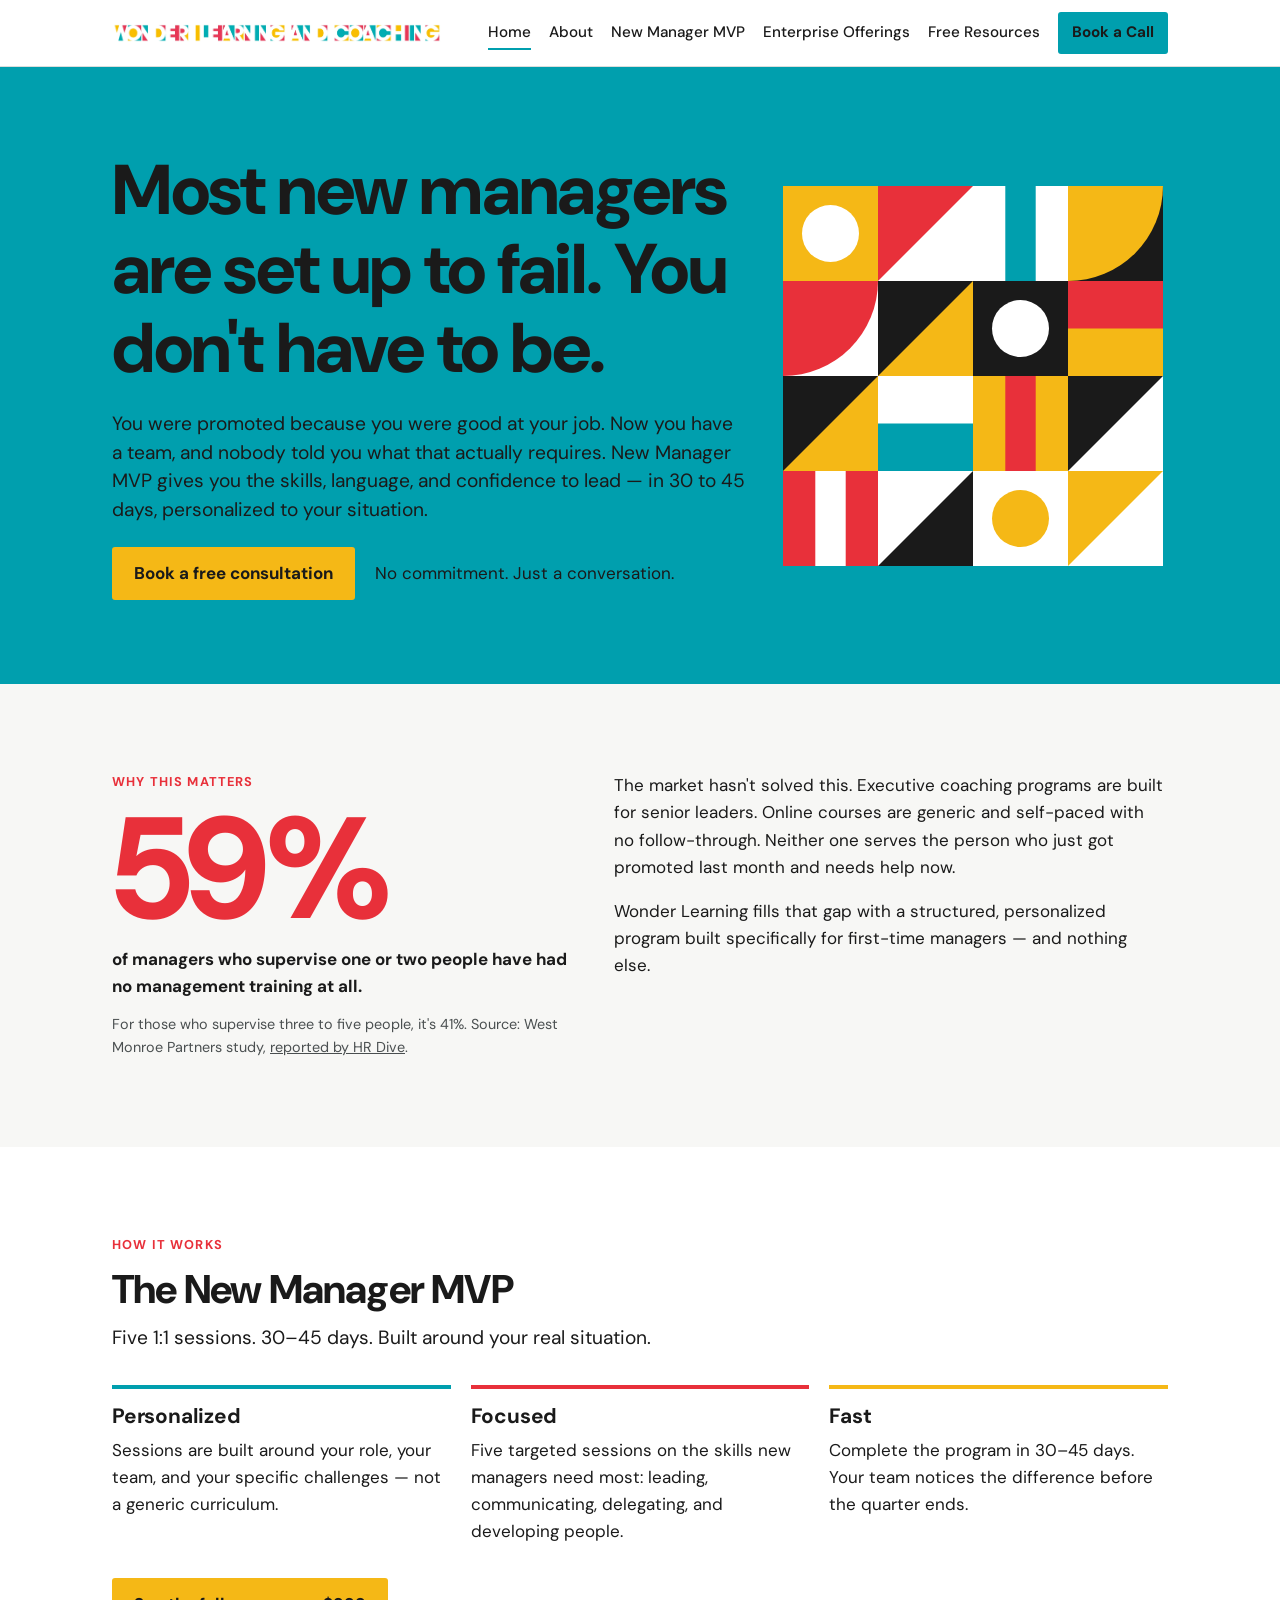
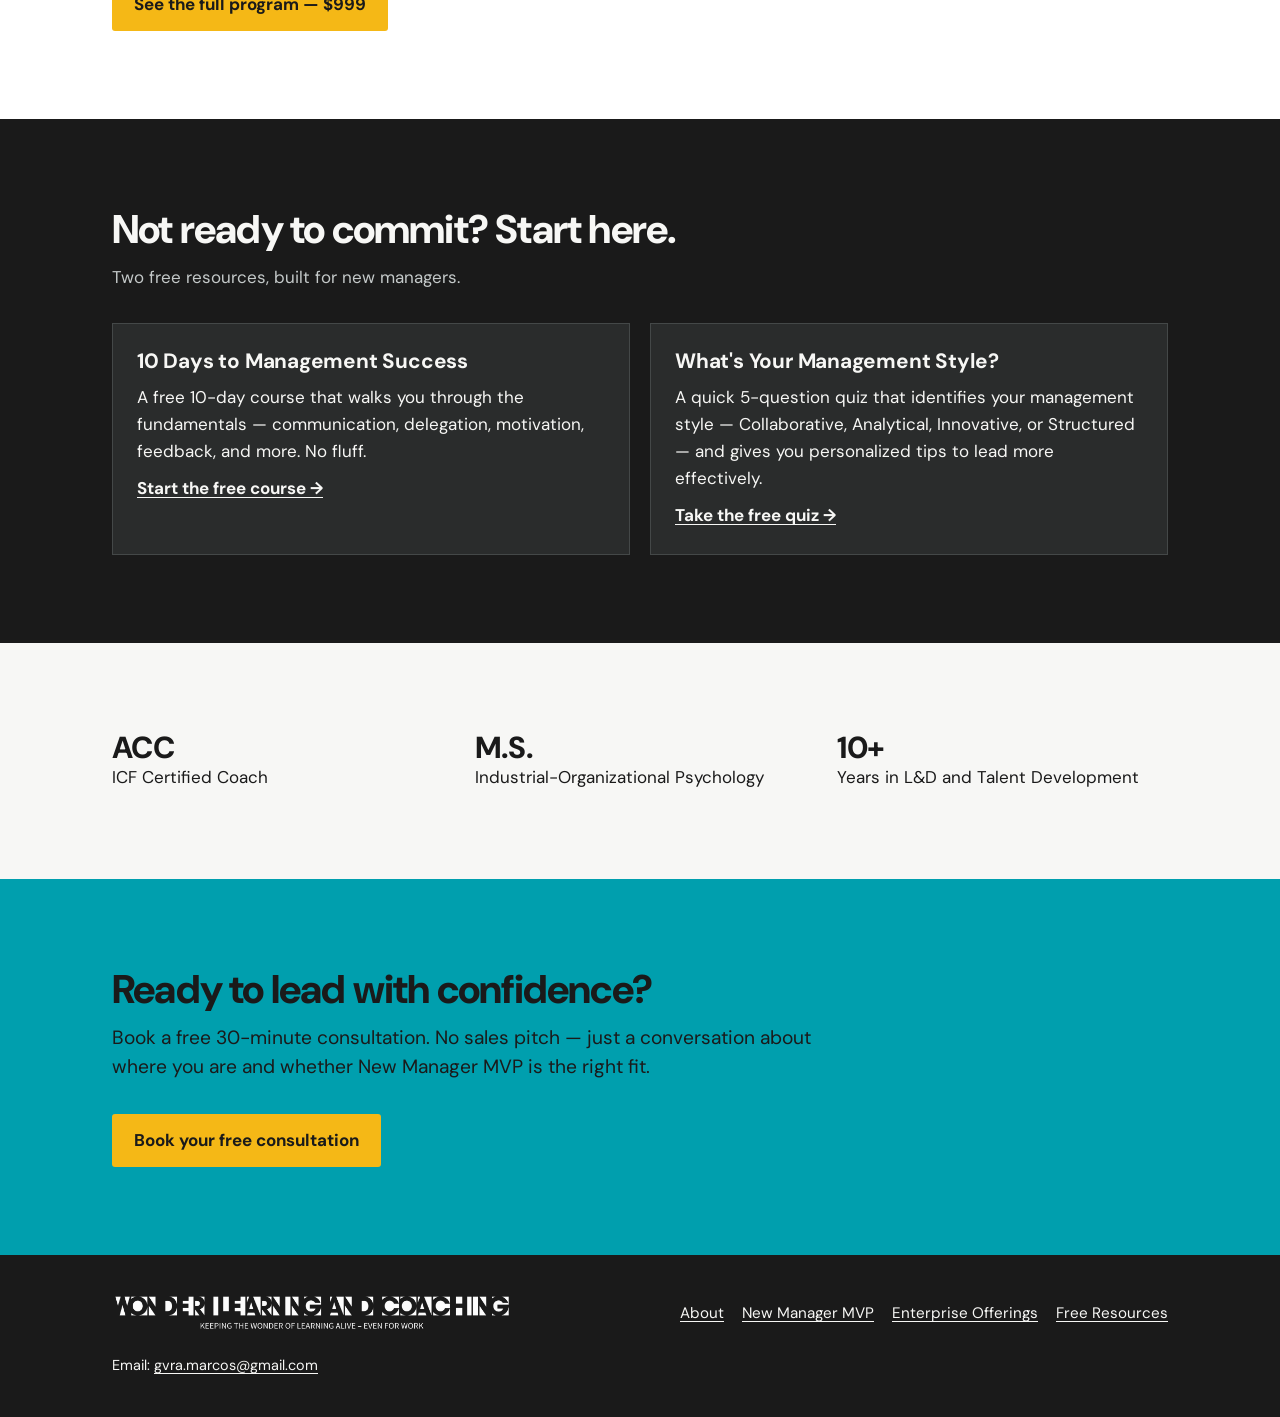
==== commit 410f3f37: "Send consultation buttons to a pre-filled email Booking calendar isn't set up yet, so consultation b" ====
--- a/index.html
+++ b/index.html
@@ -137,6 +137,7 @@
 .site-foot img { width: min(400px, 100%); height: auto; }
 .site-foot nav { display: flex; flex-wrap: wrap; gap: 6px 18px; font-size: .95rem; }
 .site-foot a { text-underline-offset: 3px; }
+.email { user-select: all; overflow-wrap: anywhere; }
 @media (prefers-reduced-motion: reduce) { html { scroll-behavior: auto; } .btn { transition: none; } }
 </style>
 </head>
@@ -151,7 +152,7 @@
     <a href="#new-manager-mvp" data-nav="new-manager-mvp">New Manager MVP</a>
     <a href="#enterprise" data-nav="enterprise">Enterprise Offerings</a>
     <a href="#resources" data-nav="resources">Free Resources</a>
-    <a class="btn" href="#book">Book a Call</a>
+    <a class="btn" href="mailto:gvra.marcos@gmail.com?subject=Free%20consultation%20request&amp;body=Hi%20Marcos%2C%0A%0AI%27d%20like%20to%20book%20a%20free%2030-minute%20consultation.%0A%0AA%20little%20about%20me%20and%20my%20team%3A%0A%0AA%20few%20days%20and%20times%20that%20work%20for%20me%3A%0A">Book a Call</a>
   </nav>
 </div></header>
 
@@ -162,7 +163,7 @@
     <div class="hero-copy">
       <h1>Most new managers are set up to fail. You don't have to be.</h1>
       <p class="lede">You were promoted because you were good at your job. Now you have a team, and nobody told you what that actually requires. New Manager MVP gives you the skills, language, and confidence to lead — in 30 to 45 days, personalized to your situation.</p>
-      <div class="cta"><a class="btn" href="#book">Book a free consultation</a><span>No commitment. Just a conversation.</span></div>
+      <div class="cta"><a class="btn" href="mailto:gvra.marcos@gmail.com?subject=Free%20consultation%20request&amp;body=Hi%20Marcos%2C%0A%0AI%27d%20like%20to%20book%20a%20free%2030-minute%20consultation.%0A%0AA%20little%20about%20me%20and%20my%20team%3A%0A%0AA%20few%20days%20and%20times%20that%20work%20for%20me%3A%0A">Book a free consultation</a><span>No commitment. Just a conversation.</span></div>
     </div>
     <div class="mosaic" id="mosaic" aria-hidden="true"></div>
   </div></section>
@@ -210,7 +211,7 @@
 
   <section class="band teal"><div class="wrap">
     <div class="head"><h2>Ready to lead with confidence?</h2><p class="lede">Book a free 30-minute consultation. No sales pitch — just a conversation about where you are and whether New Manager MVP is the right fit.</p></div>
-    <div class="cta"><a class="btn" href="#book">Book your free consultation</a></div>
+    <div class="cta"><a class="btn" href="mailto:gvra.marcos@gmail.com?subject=Free%20consultation%20request&amp;body=Hi%20Marcos%2C%0A%0AI%27d%20like%20to%20book%20a%20free%2030-minute%20consultation.%0A%0AA%20little%20about%20me%20and%20my%20team%3A%0A%0AA%20few%20days%20and%20times%20that%20work%20for%20me%3A%0A">Book your free consultation</a></div>
   </div></section>
 </div>
 
@@ -270,7 +271,7 @@
 
   <section class="band teal"><div class="wrap">
     <div class="head"><h2>Let's talk about what you need.</h2><p class="lede">A free 30-minute consultation is the best way to find out if New Manager MVP is the right fit for where you are right now.</p></div>
-    <div class="cta"><a class="btn" href="#book">Book a free consultation</a></div>
+    <div class="cta"><a class="btn" href="mailto:gvra.marcos@gmail.com?subject=Free%20consultation%20request&amp;body=Hi%20Marcos%2C%0A%0AI%27d%20like%20to%20book%20a%20free%2030-minute%20consultation.%0A%0AA%20little%20about%20me%20and%20my%20team%3A%0A%0AA%20few%20days%20and%20times%20that%20work%20for%20me%3A%0A">Book a free consultation</a></div>
   </div></section>
 </div>
 
@@ -281,7 +282,7 @@
       <p class="eyebrow" style="color:var(--ink)">New Manager MVP</p>
       <h1 style="max-width:18ch">The first year as a manager is the hardest. New Manager MVP gets you through it.</h1>
       <p class="lede">Five 1:1 personalized sessions built around your specific challenges — delivered virtually, over 30 to 45 days. $999.</p>
-      <div class="cta"><a class="btn" href="#book">Book now — $999</a><span>Not sure yet? <a class="tlink" href="#book">Book a free 30-minute consultation first.</a></span></div>
+      <div class="cta"><a class="btn" href="#book">Book now — $999</a><span>Not sure yet? <a class="tlink" href="mailto:gvra.marcos@gmail.com?subject=Free%20consultation%20request&amp;body=Hi%20Marcos%2C%0A%0AI%27d%20like%20to%20book%20a%20free%2030-minute%20consultation.%0A%0AA%20little%20about%20me%20and%20my%20team%3A%0A%0AA%20few%20days%20and%20times%20that%20work%20for%20me%3A%0A">Book a free 30-minute consultation first.</a></span></div>
     </div>
   </div></section>
 
@@ -321,7 +322,7 @@
 
   <section class="band teal"><div class="wrap">
     <div class="price"><b>$999</b><div><h2 style="font-size:1.6rem">New Manager MVP</h2><p>5 personalized 1:1 sessions · Virtual · 30–45 days</p></div></div>
-    <div class="cta"><a class="btn" href="#book">Book now — $999</a><span>or <a class="tlink" href="#book">book a free consultation first</a></span></div>
+    <div class="cta"><a class="btn" href="#book">Book now — $999</a><span>or <a class="tlink" href="mailto:gvra.marcos@gmail.com?subject=Free%20consultation%20request&amp;body=Hi%20Marcos%2C%0A%0AI%27d%20like%20to%20book%20a%20free%2030-minute%20consultation.%0A%0AA%20little%20about%20me%20and%20my%20team%3A%0A%0AA%20few%20days%20and%20times%20that%20work%20for%20me%3A%0A">book a free consultation first</a></span></div>
   </div></section>
 
   <section class="band white"><div class="wrap">
@@ -342,7 +343,7 @@
       <p class="eyebrow" style="color:var(--ink)">Enterprise Offerings</p>
       <h1 style="max-width:18ch">A few new managers at once? Train them together.</h1>
       <p class="lede">When your company has a small cohort of new managers, you don't need a large leadership program. I run a series of short, focused workshops on core management topics, so your managers build the same skills together and start using them right away.</p>
-      <div class="cta"><a class="btn" href="#book">Book a free consultation</a><span>Tell me about your group. No commitment.</span></div>
+      <div class="cta"><a class="btn" href="mailto:gvra.marcos@gmail.com?subject=Workshops%20for%20our%20new%20managers&amp;body=Hi%20Marcos%2C%0A%0AI%27d%20like%20to%20talk%20about%20a%20workshop%20series%20for%20our%20new%20managers.%0A%0ACompany%3A%0ANumber%20of%20new%20managers%3A%0ATopics%20we%27re%20most%20interested%20in%3A%0AA%20few%20days%20and%20times%20that%20work%20for%20a%20call%3A%0A">Book a free consultation</a><span>Tell me about your group. No commitment.</span></div>
     </div>
   </div></section>
 
@@ -414,7 +415,7 @@
   <section class="band white"><div class="wrap">
     <h2>One new manager, or a few?</h2>
     <div class="grid-2">
-      <div class="card"><h3>A small cohort</h3><p>Workshops work best when several managers are starting out around the same time and would benefit from learning together.</p><a class="tlink" href="#book">Talk about a workshop series →</a></div>
+      <div class="card"><h3>A small cohort</h3><p>Workshops work best when several managers are starting out around the same time and would benefit from learning together.</p><a class="tlink" href="mailto:gvra.marcos@gmail.com?subject=Workshops%20for%20our%20new%20managers&amp;body=Hi%20Marcos%2C%0A%0AI%27d%20like%20to%20talk%20about%20a%20workshop%20series%20for%20our%20new%20managers.%0A%0ACompany%3A%0ANumber%20of%20new%20managers%3A%0ATopics%20we%27re%20most%20interested%20in%3A%0AA%20few%20days%20and%20times%20that%20work%20for%20a%20call%3A%0A">Talk about a workshop series →</a></div>
       <div class="card"><h3>One new manager</h3><p>If you have one person who needs support now, New Manager MVP offers five personalized 1:1 sessions over 30 to 45 days.</p><a class="tlink" href="#new-manager-mvp">See New Manager MVP →</a></div>
     </div>
   </div></section>
@@ -431,7 +432,7 @@
 
   <section class="band teal"><div class="wrap">
     <div class="head"><h2>Have a few new managers starting out?</h2><p class="lede">Book a free 30-minute consultation. Tell me about your group, and we'll work out whether a workshop series is the right fit.</p></div>
-    <div class="cta"><a class="btn" href="#book">Book a free consultation</a></div>
+    <div class="cta"><a class="btn" href="mailto:gvra.marcos@gmail.com?subject=Workshops%20for%20our%20new%20managers&amp;body=Hi%20Marcos%2C%0A%0AI%27d%20like%20to%20talk%20about%20a%20workshop%20series%20for%20our%20new%20managers.%0A%0ACompany%3A%0ANumber%20of%20new%20managers%3A%0ATopics%20we%27re%20most%20interested%20in%3A%0AA%20few%20days%20and%20times%20that%20work%20for%20a%20call%3A%0A">Book a free consultation</a></div>
   </div></section>
 </div>
 
@@ -506,9 +507,11 @@
       <h1 style="font-size:clamp(2.2rem,5vw,3.4rem)">Book a free 30-minute consultation</h1>
       <p class="lede">No sales pitch. Just a conversation about where you are and what kind of support is the right fit.</p>
     </div>
-    <div class="card" style="max-width:640px">
-      <h3>Online booking is on its way</h3>
-      <p>The scheduling calendar will appear here once it's connected.</p>
+    <div class="card" style="max-width:640px;gap:14px">
+      <h3>Email me to book</h3>
+      <p>Send a note with a few days and times that work for you, and I'll reply to set up the call. Ready to start New Manager MVP, or asking about workshops for your company? Say so in your email.</p>
+      <p class="email-line">Email: <b class="email" id="emailAddr">gvra.marcos@gmail.com</b></p>
+      <div class="cta"><a class="btn" href="mailto:gvra.marcos@gmail.com?subject=Free%20consultation%20request&amp;body=Hi%20Marcos%2C%0A%0AI%27d%20like%20to%20book%20a%20free%2030-minute%20consultation.%0A%0AA%20little%20about%20me%20and%20my%20team%3A%0A%0AA%20few%20days%20and%20times%20that%20work%20for%20me%3A%0A">Email me</a><button class="btn alt" type="button" id="copyEmail">Copy email address</button></div>
     </div>
   </div></section>
 </div>
@@ -517,6 +520,7 @@
 <footer class="site-foot"><div class="wrap">
   <img src="assets/logo-white-slogan.png" alt="Wonder Learning and Coaching. Keeping the wonder of learning alive, even for work." width="1506" height="140">
   <nav aria-label="Footer"><a href="#about">About</a><a href="#new-manager-mvp">New Manager MVP</a><a href="#enterprise">Enterprise Offerings</a><a href="#resources">Free Resources</a></nav>
+  <p class="small">Email: <a href="mailto:gvra.marcos@gmail.com?subject=Free%20consultation%20request&amp;body=Hi%20Marcos%2C%0A%0AI%27d%20like%20to%20book%20a%20free%2030-minute%20consultation.%0A%0AA%20little%20about%20me%20and%20my%20team%3A%0A%0AA%20few%20days%20and%20times%20that%20work%20for%20me%3A%0A">gvra.marcos@gmail.com</a></p>
 </div></footer>
 
 <script>
@@ -643,12 +647,20 @@
     <div><b>Tips to flex your style</b><ul>${s.t.map(t=>`<li>${esc(t)}</li>`).join("")}</ul></div>
    </div>`).join("") + `
    <p class="muted">Over-relying on one style can turn a strength into a weakness when it's applied at the wrong time or to the wrong task.</p>
-   <div class="cta"><a class="btn" href="#book">Talk it through in a free consultation</a><button class="btn alt" type="button" id="quizAgain">Retake the quiz</button></div>`;
+   <div class="cta"><a class="btn" href="mailto:gvra.marcos@gmail.com?subject=Free%20consultation%20request&amp;body=Hi%20Marcos%2C%0A%0AI%27d%20like%20to%20book%20a%20free%2030-minute%20consultation.%0A%0AA%20little%20about%20me%20and%20my%20team%3A%0A%0AA%20few%20days%20and%20times%20that%20work%20for%20me%3A%0A">Talk it through in a free consultation</a><button class="btn alt" type="button" id="quizAgain">Retake the quiz</button></div>`;
   result.hidden=false; form.hidden=true; result.scrollIntoView({block:"start"});
   document.getElementById("quizAgain").addEventListener("click",()=>{
     form.reset(); document.getElementById("quizGo").disabled=true; document.getElementById("quizLeft").textContent="5 questions left";
     result.hidden=true; form.hidden=false; document.getElementById("quiz").scrollIntoView();
   });
+});
+
+/* Copy email address */
+document.getElementById("copyEmail").addEventListener("click", e => {
+  const btn = e.currentTarget, addr = document.getElementById("emailAddr");
+  const done = msg => { btn.textContent = msg; setTimeout(() => btn.textContent = "Copy email address", 2000); };
+  const select = () => { const r = document.createRange(); r.selectNodeContents(addr); const s = getSelection(); s.removeAllRanges(); s.addRange(r); done("Selected — press Ctrl+C"); };
+  try { navigator.clipboard.writeText(addr.textContent).then(() => done("Copied"), select); } catch (_) { select(); }
 });
 
 /* Page routing */
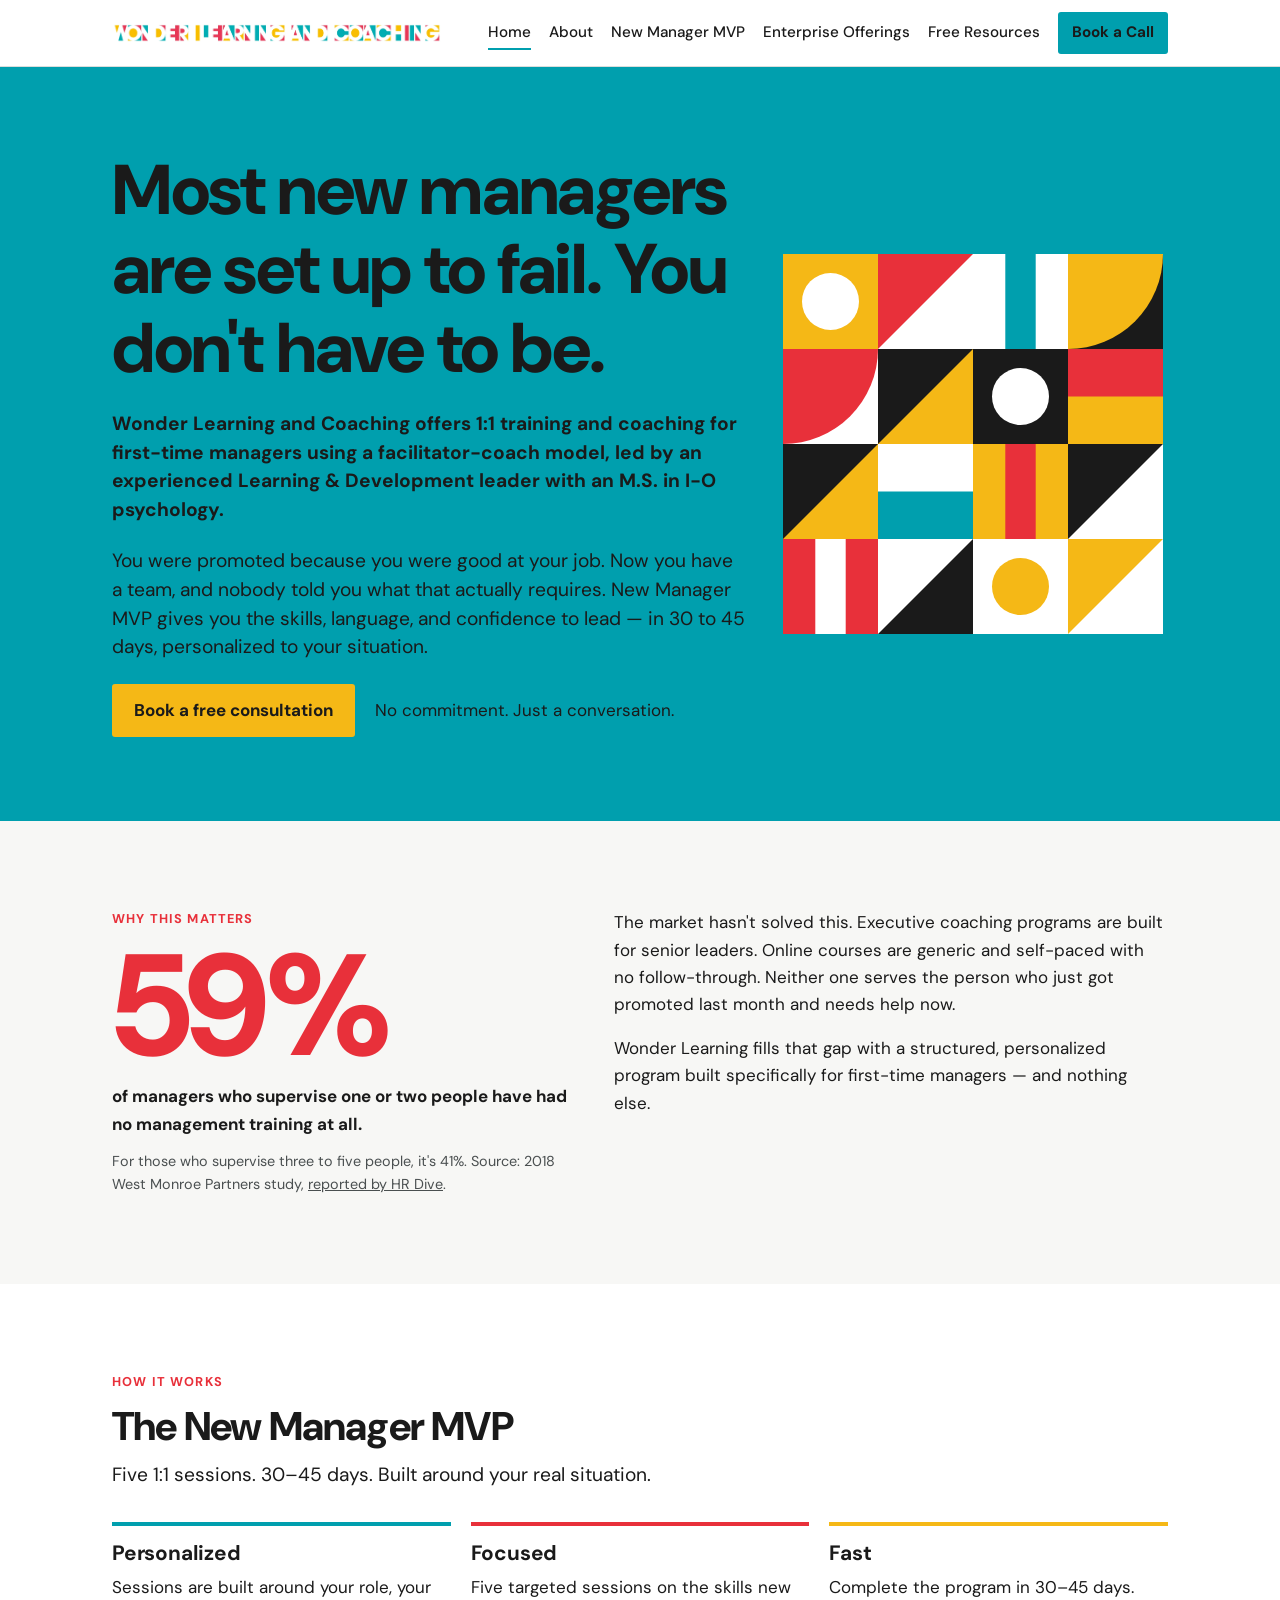
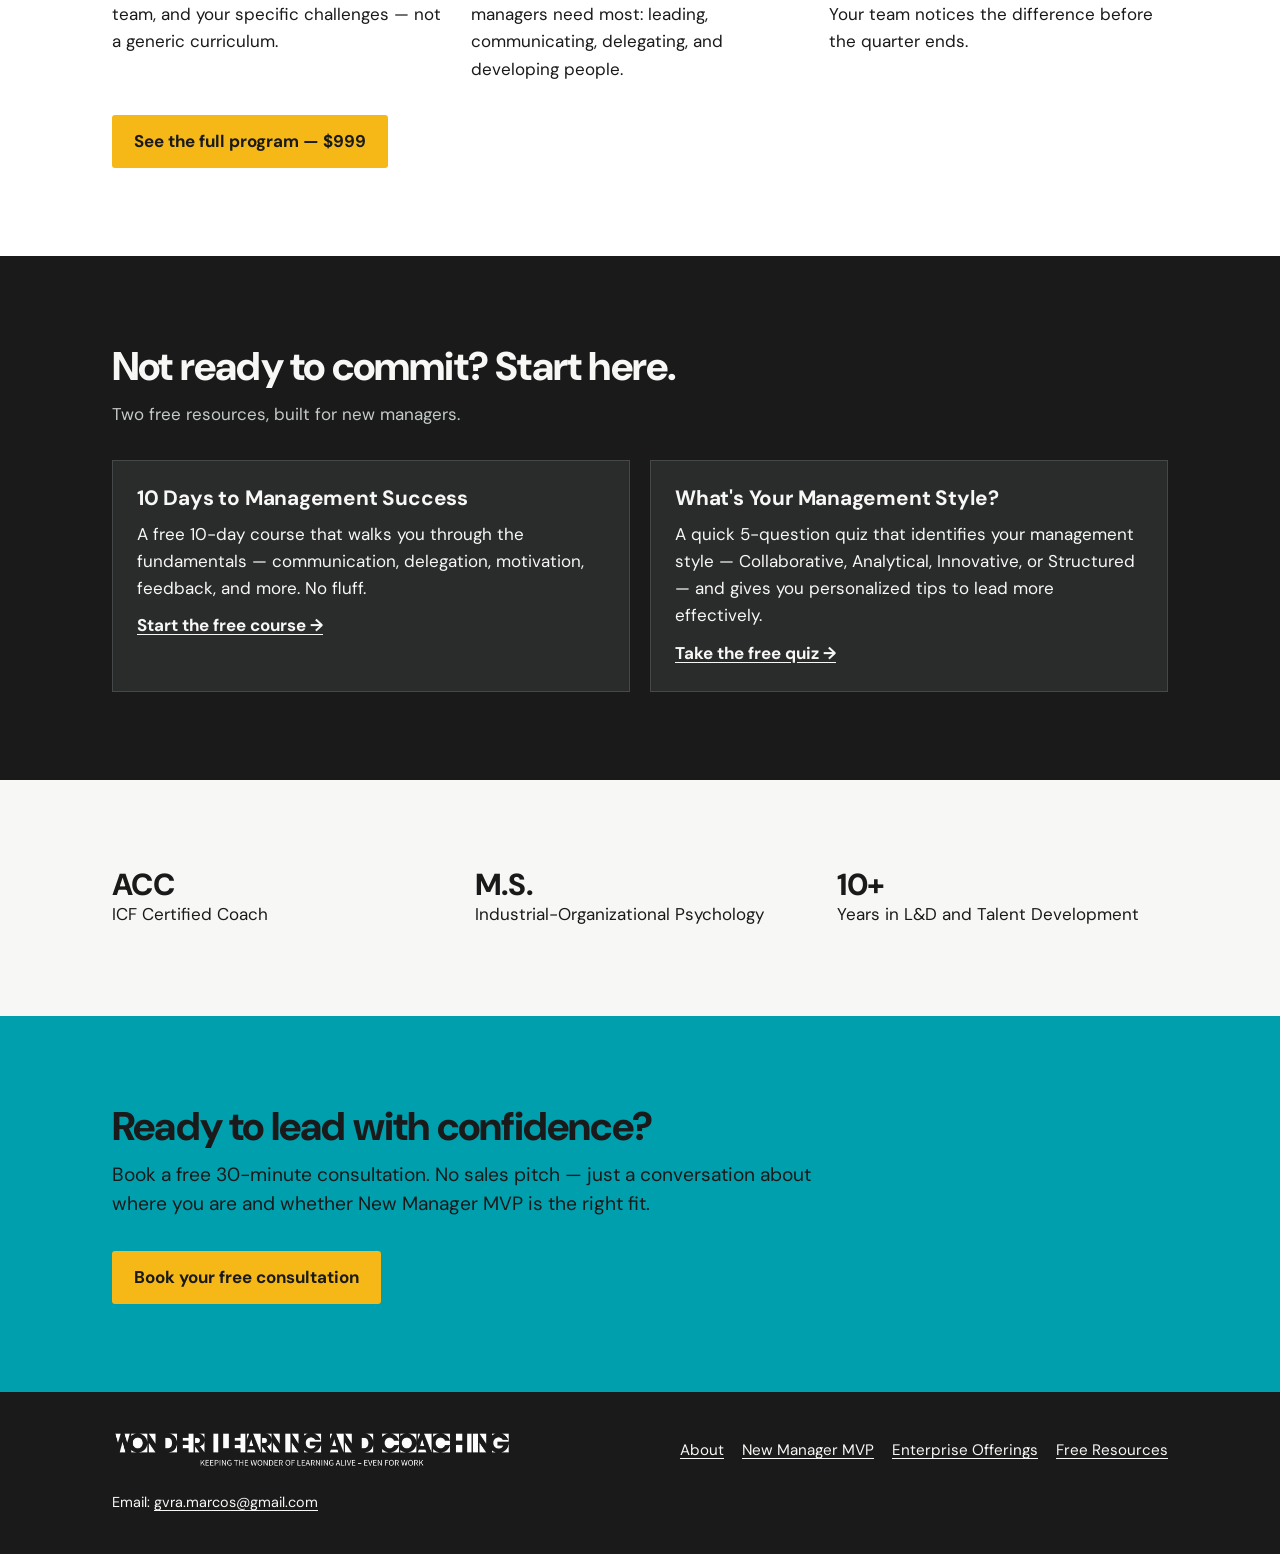
==== commit 034bb4e4: "Split the site into separate pages for search and AI tools Each tab is now its own page with its own" ====
--- a/index.html
+++ b/index.html
@@ -3,169 +3,106 @@
 <head>
 <meta charset="utf-8">
 <meta name="viewport" content="width=device-width, initial-scale=1, viewport-fit=cover">
-<meta name="description" content="1:1 coaching and training for first-time managers. New Manager MVP: five personalized sessions in 30 to 45 days.">
-<style>html{color-scheme:light}body{margin:0}img{max-width:100%}[hidden]{display:none!important}</style>
-<title>Wonder Learning and Coaching</title>
-<meta name="claude:viewport-fit-sides" content="cover">
+<title>Wonder Learning and Coaching | Training and coaching for first-time managers</title>
+<meta name="description" content="Wonder Learning and Coaching offers 1:1 training and coaching for first-time managers using a facilitator-coach model, led by an experienced Learning &amp; Development leader with an M.S. in I-O psychology.">
+<link rel="canonical" href="https://gvramarcos-source.github.io/wonder-learning/">
+<meta property="og:type" content="website">
+<meta property="og:site_name" content="Wonder Learning and Coaching">
+<meta property="og:title" content="Wonder Learning and Coaching | Training and coaching for first-time managers">
+<meta property="og:description" content="Wonder Learning and Coaching offers 1:1 training and coaching for first-time managers using a facilitator-coach model, led by an experienced Learning &amp; Development leader with an M.S. in I-O psychology.">
+<meta property="og:url" content="https://gvramarcos-source.github.io/wonder-learning/">
+<meta property="og:image" content="https://gvramarcos-source.github.io/wonder-learning/assets/logo-color-slogan.png">
+<script>(function(){var m={"about":"about/","new-manager-mvp":"new-manager-mvp/","enterprise":"enterprise/","resources":"resources/","ten-days":"ten-days/","book":"book/","quiz":"resources/#quiz"},h=location.hash.slice(1);if(m[h])location.replace(m[h]);})();</script>
 <link rel="stylesheet" href="https://fonts.googleapis.com/css2?family=DM+Sans:ital,opsz,wght@0,9..40,400;0,9..40,500;0,9..40,700;0,9..40,800;1,9..40,400&display=swap">
-<style>
-/* Layout: full-width colour bands, with a tile mosaic taken from the logo's cut-out letters. Single light brand look by choice. */
-:root {
-  --teal: #009FAE; --teal-tint: #DDF1F2; --red: #E8303A; --gold: #F5B816; --gold-deep: #E0A400;
-  --paper: #F7F7F5; --white: #FFFFFF; --ink: #1A1A1A; --ink-soft: #4A4F50; --rule: #DADDDB;
-  --on-dark: #F7F7F5; --on-dark-soft: #C4C9C9;
-  --font: "DM Sans", "Helvetica Neue", Arial, sans-serif;
-  --text: 1.0625rem; --small: .9rem; --h3: 1.3rem; --h2: clamp(1.75rem, 3.6vw, 2.5rem); --h1: clamp(2.35rem, 6.4vw, 4.4rem);
+<link rel="stylesheet" href="assets/site.css">
+<script type="application/ld+json">
+{
+ "@context": "https://schema.org",
+ "@graph": [
+  {
+   "@type": "ProfessionalService",
+   "@id": "https://gvramarcos-source.github.io/wonder-learning/#business",
+   "name": "Wonder Learning and Coaching",
+   "url": "https://gvramarcos-source.github.io/wonder-learning/",
+   "logo": "https://gvramarcos-source.github.io/wonder-learning/assets/logo-color-slogan.png",
+   "image": "https://gvramarcos-source.github.io/wonder-learning/assets/logo-color-slogan.png",
+   "description": "Wonder Learning and Coaching offers 1:1 training and coaching for first-time managers using a facilitator-coach model, led by an experienced Learning & Development leader with an M.S. in I-O psychology.",
+   "slogan": "Keeping the wonder of learning alive, even for work.",
+   "founder": {
+    "@id": "https://gvramarcos-source.github.io/wonder-learning/about/#marcos",
+    "@type": "Person",
+    "name": "Marcos Guevara"
+   },
+   "makesOffer": [
+    {
+     "@type": "Offer",
+     "itemOffered": {
+      "@id": "https://gvramarcos-source.github.io/wonder-learning/new-manager-mvp/#service"
+     },
+     "price": "999",
+     "priceCurrency": "USD"
+    },
+    {
+     "@type": "Offer",
+     "itemOffered": {
+      "@id": "https://gvramarcos-source.github.io/wonder-learning/enterprise/#service"
+     }
+    }
+   ]
+  },
+  {
+   "@type": "WebSite",
+   "@id": "https://gvramarcos-source.github.io/wonder-learning/#website",
+   "name": "Wonder Learning and Coaching",
+   "url": "https://gvramarcos-source.github.io/wonder-learning/",
+   "publisher": {
+    "@id": "https://gvramarcos-source.github.io/wonder-learning/#business"
+   }
+  }
+ ]
 }
-* { box-sizing: border-box; }
-html { scroll-behavior: smooth; }
-body { background: var(--paper); color: var(--ink); font-family: var(--font); font-size: var(--text); line-height: 1.6; }
-body::before { content: ""; position: fixed; inset: 0 0 auto; height: env(safe-area-inset-top, 0px); z-index: 10; background: var(--white); }
-h1, h2, h3 { line-height: 1.12; letter-spacing: -.02em; margin: 0; text-wrap: balance; font-weight: 800; }
-h1 { font-size: var(--h1); } h2 { font-size: var(--h2); } h3 { font-size: var(--h3); letter-spacing: -.01em; line-height: 1.25; font-weight: 700; }
-p { margin: 0; } ul, ol { margin: 0; padding: 0; list-style: none; }
-a { color: inherit; }
-img { display: block; }
-:focus-visible { outline: 3px solid var(--red); outline-offset: 3px; }
-.wrap { max-width: 1120px; margin-inline: auto; padding-left: max(16px, env(safe-area-inset-left, 0px)); padding-right: max(16px, env(safe-area-inset-right, 0px)); }
-@media (min-width: 720px) { .wrap { padding-left: max(32px, env(safe-area-inset-left, 0px)); padding-right: max(32px, env(safe-area-inset-right, 0px)); } }
-.band { padding-block: clamp(48px, 8vw, 88px); }
-.band > .wrap { display: grid; gap: 32px; }
-.band.paper { background: var(--paper); } .band.white { background: var(--white); }
-.band.teal { background: var(--teal); color: var(--ink); }
-.band.dark { background: var(--ink); color: var(--on-dark); }
-.prose { display: grid; gap: 1em; max-width: 65ch; }
-.lede { font-size: 1.2rem; line-height: 1.5; max-width: 58ch; }
-.eyebrow { font-size: .8rem; font-weight: 700; letter-spacing: .09em; text-transform: uppercase; color: var(--red); }
-.teal .eyebrow { color: var(--ink); }
-.dark .eyebrow { color: var(--gold); }
-.muted { color: var(--ink-soft); } .dark .muted { color: var(--on-dark-soft); }
-.small { font-size: var(--small); }
-.head { display: grid; gap: 12px; }
-
-/* Preview strip and nav */
-.preview { background: var(--ink); color: var(--on-dark); font-size: .82rem; padding-block: 6px; }
-.site-head { position: sticky; top: env(safe-area-inset-top, 0px); z-index: 9; background: var(--white); border-bottom: 1px solid var(--rule); }
-@media (max-width: 719px) { .site-head { position: static; } }
-.site-head .wrap { display: flex; flex-wrap: wrap; align-items: center; justify-content: space-between; gap: 8px 24px; padding-block: 12px; }
-.brand img { width: min(330px, 74vw); height: auto; }
-.nav { display: flex; flex-wrap: wrap; align-items: center; gap: 4px 18px; font-size: .95rem; font-weight: 500; }
-.nav a { text-decoration: none; padding-block: 4px; border-bottom: 2px solid transparent; }
-.nav a:hover { border-bottom-color: var(--gold); }
-.nav a[aria-current="page"]:not(.btn) { border-bottom-color: var(--teal); }
-
-/* Buttons */
-.btn { display: inline-block; background: var(--gold); color: var(--ink); font-weight: 700; text-decoration: none; padding: 13px 22px; border: 0; border-radius: 3px; font: inherit; font-weight: 700; cursor: pointer; transition: transform .12s ease, background .12s ease; }
-.btn:hover { background: var(--gold-deep); transform: translateY(-1px); }
-.btn:disabled { background: var(--rule); color: var(--ink-soft); cursor: not-allowed; transform: none; }
-.btn.alt { background: var(--teal); color: var(--ink); } .btn.alt:hover { background: #12B3C1; }
-.nav .btn { padding: 8px 14px; background: var(--teal); }
-.cta { display: flex; flex-wrap: wrap; align-items: center; gap: 12px 20px; }
-.tlink { font-weight: 700; text-underline-offset: 3px; }
-
-/* Hero */
-.hero { background: var(--teal); padding-block: clamp(44px, 8vw, 84px); }
-.hero .wrap { display: grid; gap: 36px; grid-template-columns: minmax(0, 1fr); align-items: center; }
-@media (min-width: 900px) { .hero .wrap { grid-template-columns: minmax(0, 1.65fr) minmax(0, 1fr); } }
-.hero-copy { display: grid; gap: 22px; min-width: 0; }
-.mosaic { display: grid; grid-template-columns: repeat(4, 1fr); max-width: 380px; width: 100%; }
-.mosaic svg { display: block; width: 100%; height: auto; }
-.strip { display: grid; grid-template-columns: repeat(12, 1fr); }
-.strip svg { display: block; width: 100%; height: auto; }
-
-/* Rows of cards and tiles */
-.grid-2, .grid-3 { display: grid; gap: 20px; grid-template-columns: minmax(0, 1fr); }
-@media (min-width: 720px) { .grid-2 { grid-template-columns: repeat(2, minmax(0, 1fr)); } .grid-3 { grid-template-columns: repeat(3, minmax(0, 1fr)); } }
-.card { background: var(--white); border: 1px solid var(--rule); padding: 24px; display: grid; gap: 10px; align-content: start; min-width: 0; }
-.dark .card { background: #2A2C2C; border-color: #444848; }
-.plain { display: grid; gap: 8px; align-content: start; min-width: 0; padding-top: 14px; border-top: 4px solid var(--c, var(--teal)); }
-.stat { display: grid; gap: 36px; grid-template-columns: minmax(0, 1fr); align-items: start; }
-@media (min-width: 800px) { .stat { grid-template-columns: minmax(0, .85fr) minmax(0, 1fr); } }
-.stat-num { font-size: clamp(5rem, 15vw, 9rem); font-weight: 800; line-height: .9; letter-spacing: -.04em; color: var(--red); }
-.cred { display: grid; gap: 20px; grid-template-columns: repeat(auto-fit, minmax(190px, 1fr)); }
-.cred b { display: block; font-size: 1.9rem; font-weight: 800; letter-spacing: -.02em; line-height: 1.1; }
-
-/* About */
-.intro { display: grid; gap: 32px; grid-template-columns: minmax(0, 1fr); align-items: center; }
-@media (min-width: 800px) { .intro { grid-template-columns: 320px minmax(0, 1fr); } }
-.portrait { position: relative; width: 100%; max-width: 320px; }
-.portrait img { width: 100%; height: auto; }
-.portrait::after { content: ""; position: absolute; right: -14px; bottom: -14px; width: 72px; height: 72px; background: var(--gold); z-index: 0; }
-.portrait img { position: relative; z-index: 1; }
-
-/* Sessions */
-.sessions { display: grid; border-top: 1px solid var(--rule); }
-.sessions li { display: grid; gap: 4px 28px; grid-template-columns: minmax(0, 1fr); padding-block: 18px; border-bottom: 1px solid var(--rule); }
-@media (min-width: 640px) { .sessions li { grid-template-columns: 110px minmax(0, 1fr); } }
-.sessions .n { font-weight: 800; color: var(--teal); font-size: 1.05rem; }
-.sessions li > div { display: grid; gap: 4px; min-width: 0; }
-.chips { display: flex; flex-wrap: wrap; gap: 8px; }
-.chips li { background: var(--teal-tint); padding: 6px 12px; font-size: .95rem; font-weight: 500; }
-.price { display: flex; flex-wrap: wrap; align-items: flex-end; gap: 12px 32px; }
-.price b { font-size: clamp(3.5rem, 10vw, 5.5rem); font-weight: 800; line-height: .95; letter-spacing: -.03em; }
-.faq { display: grid; gap: 22px; }
-.faq div { display: grid; gap: 4px; }
-.faq dt { font-weight: 700; } .faq dd { margin: 0; }
-dl { margin: 0; }
-
-/* Lessons */
-.lesson { background: var(--white); border: 1px solid var(--rule); }
-.lessons { display: grid; gap: 10px; }
-.lesson summary { display: flex; gap: 16px; align-items: baseline; padding: 16px 20px; cursor: pointer; font-weight: 700; }
-.lesson summary .d { color: var(--teal); font-weight: 800; white-space: nowrap; font-size: .95rem; }
-.lesson-body { padding: 0 20px 22px; display: grid; gap: 14px; max-width: 72ch; }
-.lesson-body ul { display: grid; gap: 12px; }
-.lesson-body li b { display: block; }
-.day-list { display: grid; gap: 2px; font-size: 1rem; }
-.day-list li { display: grid; grid-template-columns: 62px minmax(0, 1fr); }
-.day-list span { color: var(--teal); font-weight: 800; }
-
-/* Quiz */
-.quiz { display: grid; gap: 24px; max-width: 760px; }
-.quiz fieldset { border: 0; padding: 0; margin: 0; display: grid; gap: 8px; min-width: 0; }
-.quiz legend { font-weight: 700; font-size: 1.1rem; padding: 0; margin-bottom: 8px; }
-.opt { display: flex; gap: 10px; align-items: flex-start; background: var(--white); border: 1px solid var(--rule); padding: 10px 14px; cursor: pointer; }
-.opt:hover { border-color: var(--teal); }
-.opt:has(input:checked) { border-color: var(--teal); background: var(--teal-tint); }
-.opt input { margin-top: 6px; accent-color: var(--teal); }
-.result { background: var(--white); border-top: 6px solid var(--gold); padding: 26px; display: grid; gap: 14px; }
-.result ul { display: grid; gap: 8px; list-style: disc; padding-left: 20px; }
-
-/* Footer */
-.site-foot { background: var(--ink); color: var(--on-dark); padding-block: 40px; }
-.site-foot .wrap { display: flex; flex-wrap: wrap; justify-content: space-between; gap: 22px 40px; align-items: center; }
-.site-foot img { width: min(400px, 100%); height: auto; }
-.site-foot nav { display: flex; flex-wrap: wrap; gap: 6px 18px; font-size: .95rem; }
-.site-foot a { text-underline-offset: 3px; }
-.email { user-select: all; overflow-wrap: anywhere; }
-@media (prefers-reduced-motion: reduce) { html { scroll-behavior: auto; } .btn { transition: none; } }
-</style>
+</script>
 </head>
 <body>
 
-
 <header class="site-head"><div class="wrap">
-  <a class="brand" href="#home" aria-label="Wonder Learning and Coaching, home"><img src="assets/logo-color.png" alt="Wonder Learning and Coaching" width="1506" height="83"></a>
+  <a class="brand" href="./" aria-label="Wonder Learning and Coaching, home"><img src="assets/logo-color.png" alt="Wonder Learning and Coaching" width="1506" height="83"></a>
   <nav class="nav" aria-label="Main">
-    <a href="#home" data-nav="home">Home</a>
-    <a href="#about" data-nav="about">About</a>
-    <a href="#new-manager-mvp" data-nav="new-manager-mvp">New Manager MVP</a>
-    <a href="#enterprise" data-nav="enterprise">Enterprise Offerings</a>
-    <a href="#resources" data-nav="resources">Free Resources</a>
+    <a href="./" data-nav="home" aria-current="page">Home</a>
+    <a href="about/" data-nav="about">About</a>
+    <a href="new-manager-mvp/" data-nav="new-manager-mvp">New Manager MVP</a>
+    <a href="enterprise/" data-nav="enterprise">Enterprise Offerings</a>
+    <a href="resources/" data-nav="resources">Free Resources</a>
     <a class="btn" href="mailto:gvra.marcos@gmail.com?subject=Free%20consultation%20request&amp;body=Hi%20Marcos%2C%0A%0AI%27d%20like%20to%20book%20a%20free%2030-minute%20consultation.%0A%0AA%20little%20about%20me%20and%20my%20team%3A%0A%0AA%20few%20days%20and%20times%20that%20work%20for%20me%3A%0A">Book a Call</a>
   </nav>
 </div></header>
 
 <main>
-<!-- HOME -->
-<div data-view="home">
   <section class="hero"><div class="wrap">
     <div class="hero-copy">
       <h1>Most new managers are set up to fail. You don't have to be.</h1>
+      <p class="definition">Wonder Learning and Coaching offers 1:1 training and coaching for first-time managers using a facilitator-coach model, led by an experienced Learning &amp; Development leader with an M.S. in I-O psychology.</p>
       <p class="lede">You were promoted because you were good at your job. Now you have a team, and nobody told you what that actually requires. New Manager MVP gives you the skills, language, and confidence to lead — in 30 to 45 days, personalized to your situation.</p>
       <div class="cta"><a class="btn" href="mailto:gvra.marcos@gmail.com?subject=Free%20consultation%20request&amp;body=Hi%20Marcos%2C%0A%0AI%27d%20like%20to%20book%20a%20free%2030-minute%20consultation.%0A%0AA%20little%20about%20me%20and%20my%20team%3A%0A%0AA%20few%20days%20and%20times%20that%20work%20for%20me%3A%0A">Book a free consultation</a><span>No commitment. Just a conversation.</span></div>
     </div>
-    <div class="mosaic" id="mosaic" aria-hidden="true"></div>
+    <div class="mosaic" aria-hidden="true">
+      <svg viewBox="0 0 100 100"><rect width="100" height="100" fill="#F5B816"/><circle cx="50" cy="50" r="30" fill="#FFFFFF"/></svg>
+      <svg viewBox="0 0 100 100"><rect width="100" height="100" fill="#E8303A"/><path d="M0 100 L100 100 L100 0 Z" fill="#FFFFFF"/></svg>
+      <svg viewBox="0 0 100 100"><rect width="100" height="100" fill="#FFFFFF"/><rect x="34" y="0" width="32" height="100" fill="#009FAE"/></svg>
+      <svg viewBox="0 0 100 100"><rect width="100" height="100" fill="#1A1A1A"/><path d="M0 0 H100 A100 100 0 0 1 0 100 Z" fill="#F5B816"/></svg>
+      <svg viewBox="0 0 100 100"><rect width="100" height="100" fill="#FFFFFF"/><path d="M0 0 H100 A100 100 0 0 1 0 100 Z" fill="#E8303A"/></svg>
+      <svg viewBox="0 0 100 100"><rect width="100" height="100" fill="#F5B816"/><path d="M0 0 L100 0 L0 100 Z" fill="#1A1A1A"/></svg>
+      <svg viewBox="0 0 100 100"><rect width="100" height="100" fill="#1A1A1A"/><circle cx="50" cy="50" r="30" fill="#FFFFFF"/></svg>
+      <svg viewBox="0 0 100 100"><rect width="100" height="100" fill="#E8303A"/><rect x="0" y="50" width="100" height="50" fill="#F5B816"/></svg>
+      <svg viewBox="0 0 100 100"><rect width="100" height="100" fill="#1A1A1A"/><path d="M0 100 L100 100 L100 0 Z" fill="#F5B816"/></svg>
+      <svg viewBox="0 0 100 100"><rect width="100" height="100" fill="#FFFFFF"/><rect x="0" y="50" width="100" height="50" fill="#009FAE"/></svg>
+      <svg viewBox="0 0 100 100"><rect width="100" height="100" fill="#F5B816"/><rect x="34" y="0" width="32" height="100" fill="#E8303A"/></svg>
+      <svg viewBox="0 0 100 100"><rect width="100" height="100" fill="#FFFFFF"/><path d="M0 0 L100 0 L0 100 Z" fill="#1A1A1A"/></svg>
+      <svg viewBox="0 0 100 100"><rect width="100" height="100" fill="#E8303A"/><rect x="34" y="0" width="32" height="100" fill="#FFFFFF"/></svg>
+      <svg viewBox="0 0 100 100"><rect width="100" height="100" fill="#1A1A1A"/><path d="M0 0 L100 0 L0 100 Z" fill="#FFFFFF"/></svg>
+      <svg viewBox="0 0 100 100"><rect width="100" height="100" fill="#FFFFFF"/><circle cx="50" cy="50" r="30" fill="#F5B816"/></svg>
+      <svg viewBox="0 0 100 100"><rect width="100" height="100" fill="#F5B816"/><path d="M0 100 L100 100 L100 0 Z" fill="#FFFFFF"/></svg>
+    </div>
   </div></section>
 
   <section class="band paper"><div class="wrap stat">
@@ -173,7 +110,7 @@
       <p class="eyebrow">Why this matters</p>
       <div class="stat-num">59%</div>
       <p><b>of managers who supervise one or two people have had no management training at all.</b></p>
-      <p class="small muted">For those who supervise three to five people, it's 41%. Source: West Monroe Partners study, <a href="https://www.hrdive.com/news/managers-say-they-lack-training-and-44-feel-overwhelmed-at-work/520396/">reported by HR Dive</a>.</p>
+      <p class="small muted">For those who supervise three to five people, it's 41%. Source: 2018 West Monroe Partners study, <a href="https://www.hrdive.com/news/managers-say-they-lack-training-and-44-feel-overwhelmed-at-work/520396/">reported by HR Dive</a>.</p>
     </div>
     <div class="prose">
       <p>The market hasn't solved this. Executive coaching programs are built for senior leaders. Online courses are generic and self-paced with no follow-through. Neither one serves the person who just got promoted last month and needs help now.</p>
@@ -192,14 +129,14 @@
       <div class="plain" style="--c:var(--red)"><h3>Focused</h3><p>Five targeted sessions on the skills new managers need most: leading, communicating, delegating, and developing people.</p></div>
       <div class="plain" style="--c:var(--gold)"><h3>Fast</h3><p>Complete the program in 30–45 days. Your team notices the difference before the quarter ends.</p></div>
     </div>
-    <div class="cta"><a class="btn" href="#new-manager-mvp">See the full program — $999</a></div>
+    <div class="cta"><a class="btn" href="new-manager-mvp/">See the full program — $999</a></div>
   </div></section>
 
   <section class="band dark"><div class="wrap">
     <div class="head"><h2>Not ready to commit? Start here.</h2><p class="muted">Two free resources, built for new managers.</p></div>
     <div class="grid-2">
-      <div class="card"><h3>10 Days to Management Success</h3><p>A free 10-day course that walks you through the fundamentals — communication, delegation, motivation, feedback, and more. No fluff.</p><a class="tlink" href="#ten-days">Start the free course →</a></div>
-      <div class="card"><h3>What's Your Management Style?</h3><p>A quick 5-question quiz that identifies your management style — Collaborative, Analytical, Innovative, or Structured — and gives you personalized tips to lead more effectively.</p><a class="tlink" href="#quiz">Take the free quiz →</a></div>
+      <div class="card"><h3>10 Days to Management Success</h3><p>A free 10-day course that walks you through the fundamentals — communication, delegation, motivation, feedback, and more. No fluff.</p><a class="tlink" href="ten-days/">Start the free course →</a></div>
+      <div class="card"><h3>What's Your Management Style?</h3><p>A quick 5-question quiz that identifies your management style — Collaborative, Analytical, Innovative, or Structured — and gives you personalized tips to lead more effectively.</p><a class="tlink" href="resources/#quiz">Take the free quiz →</a></div>
     </div>
   </div></section>
 
@@ -213,467 +150,13 @@
     <div class="head"><h2>Ready to lead with confidence?</h2><p class="lede">Book a free 30-minute consultation. No sales pitch — just a conversation about where you are and whether New Manager MVP is the right fit.</p></div>
     <div class="cta"><a class="btn" href="mailto:gvra.marcos@gmail.com?subject=Free%20consultation%20request&amp;body=Hi%20Marcos%2C%0A%0AI%27d%20like%20to%20book%20a%20free%2030-minute%20consultation.%0A%0AA%20little%20about%20me%20and%20my%20team%3A%0A%0AA%20few%20days%20and%20times%20that%20work%20for%20me%3A%0A">Book your free consultation</a></div>
   </div></section>
-</div>
-
-<!-- ABOUT -->
-<div data-view="about" hidden>
-  <section class="band white"><div class="wrap intro">
-    <div class="portrait"><img src="assets/headshot.jpg" alt="Marcos Guevara, smiling, outdoors in front of trees" width="480" height="480"></div>
-    <div class="head" style="gap:18px">
-      <h1 style="font-size:clamp(2.1rem,4.6vw,3.2rem)">I've spent over a decade helping people learn, lead, and grow.</h1>
-      <p class="lede">I'm Marcos Guevara — a Program Manager for Talent Development and Training, an ICF-certified coach (ACC), and the founder of Wonder Learning and Coaching. My background sits at the intersection of learning science, organizational behavior, and the realities of how teams actually work.</p>
-    </div>
-  </div></section>
-
-  <section class="band paper"><div class="wrap">
-    <h2>Why I built Wonder Learning</h2>
-    <div class="prose">
-      <p>The story that almost every new manager tells is the same: promoted, congratulated, then left on their own to figure it out. No training. No clear expectations. Just the assumption that being good at the job automatically translates into being good at leading others.</p>
-      <p>It doesn't. And the research backs that up — 59% of managers who supervise one or two people have had no management training at all.</p>
-      <p>I've seen what good manager development looks like, and I've seen what happens when it's skipped. Most of what's available in the market doesn't serve the person who just got promoted last month. The executive programs are too long and too expensive. The self-serve courses don't adapt to your situation and don't hold you accountable.</p>
-      <p>Wonder Learning and Coaching exists to fix that — with structured, 1:1 coaching and training that meets you where you are and builds the skills that actually matter in your first year as a manager.</p>
-    </div>
-  </div></section>
-
-  <section class="band teal"><div class="wrap">
-    <p class="eyebrow">Our mission</p>
-    <h2>We believe that the wonder of learning is worth keeping alive – even if it's for work.</h2>
-    <p class="lede">We do that by empowering new managers to succeed through personalized coaching and training, fostering a growth mindset, and igniting the wonder of learning in the workplace.</p>
-  </div></section>
-
-  <section class="band white"><div class="wrap">
-    <div class="head"><h2>The facilitator-coach model</h2></div>
-    <div class="prose">
-      <p>Traditional development programs are stuck in multi-hour learning sessions that mimic an in-person classroom in a virtual world. You get something different here: focused 1:1 learning sessions on the skills you choose, followed by coaching that helps you put them into practice.</p>
-      <p>That closes the gap between learning a skill and using it, as quickly as possible, when it matters most.</p>
-    </div>
-  </div></section>
-
-  <section class="band paper"><div class="wrap">
-    <h2>What we value</h2>
-    <div class="cred">
-      <div class="plain" style="--c:var(--teal)"><h3>Curiosity</h3><p>We look for the "aha" moment and treat every learning journey as something worth exploring.</p></div>
-      <div class="plain" style="--c:var(--red)"><h3>Growth mindset</h3><p>Everyone can get better. Challenges are stepping stones for growth.</p></div>
-      <div class="plain" style="--c:var(--gold)"><h3>Positivity</h3><p>We help you picture where you're headed and bring your best to getting there.</p></div>
-      <div class="plain" style="--c:var(--teal)"><h3>Agility</h3><p>The world of work moves fast, so we adapt quickly with content that fits your needs.</p></div>
-      <div class="plain" style="--c:var(--red)"><h3>Personalization</h3><p>Your story is unique. We tailor our coaching and training to your goals.</p></div>
-    </div>
-  </div></section>
-
-  <section class="band white"><div class="wrap">
-    <h2>Background</h2>
-    <div class="grid-3">
-      <div class="plain"><h3>M.S. in Industrial-Organizational Psychology</h3><p>The science of how people work — motivation, performance, group dynamics, and development. This isn't coaching built on instinct. It's built on what research says actually changes behavior.</p></div>
-      <div class="plain"><h3>ACC — Associate Certified Coach, International Coaching Federation</h3><p>ICF certification represents the professional standard for 1:1 coaching. It means the methods used in every Wonder Learning session are grounded in coaching best practices, not guesswork.</p></div>
-      <div class="plain"><h3>10+ years in L&amp;D and Talent Development</h3><p>I design and manage talent development programs and training at scale — for internal employees and customer-facing teams at a GIS technology company. I understand how organizations work from the inside, which means I can connect what you're learning to how your company actually operates.</p></div>
-    </div>
-  </div></section>
-
-  <section class="band teal"><div class="wrap">
-    <div class="head"><h2>Let's talk about what you need.</h2><p class="lede">A free 30-minute consultation is the best way to find out if New Manager MVP is the right fit for where you are right now.</p></div>
-    <div class="cta"><a class="btn" href="mailto:gvra.marcos@gmail.com?subject=Free%20consultation%20request&amp;body=Hi%20Marcos%2C%0A%0AI%27d%20like%20to%20book%20a%20free%2030-minute%20consultation.%0A%0AA%20little%20about%20me%20and%20my%20team%3A%0A%0AA%20few%20days%20and%20times%20that%20work%20for%20me%3A%0A">Book a free consultation</a></div>
-  </div></section>
-</div>
-
-<!-- NEW MANAGER MVP -->
-<div data-view="new-manager-mvp" hidden>
-  <section class="hero"><div class="wrap" style="grid-template-columns:minmax(0,1fr)">
-    <div class="hero-copy">
-      <p class="eyebrow" style="color:var(--ink)">New Manager MVP</p>
-      <h1 style="max-width:18ch">The first year as a manager is the hardest. New Manager MVP gets you through it.</h1>
-      <p class="lede">Five 1:1 personalized sessions built around your specific challenges — delivered virtually, over 30 to 45 days. $999.</p>
-      <div class="cta"><a class="btn" href="#book">Book now — $999</a><span>Not sure yet? <a class="tlink" href="mailto:gvra.marcos@gmail.com?subject=Free%20consultation%20request&amp;body=Hi%20Marcos%2C%0A%0AI%27d%20like%20to%20book%20a%20free%2030-minute%20consultation.%0A%0AA%20little%20about%20me%20and%20my%20team%3A%0A%0AA%20few%20days%20and%20times%20that%20work%20for%20me%3A%0A">Book a free 30-minute consultation first.</a></span></div>
-    </div>
-  </div></section>
-
-  <section class="band paper"><div class="wrap">
-    <h2>Who it's for</h2>
-    <div class="grid-2">
-      <div class="card"><h3>The Newly Promoted Manager</h3><p>You were just promoted and you're already feeling the gap between what you knew how to do and what you're now expected to lead. You want real training, tailored to your situation, that you can start now.</p></div>
-      <div class="card"><h3>The HR or L&amp;D Buyer</h3><p>Someone on your team was just promoted and needs development fast. You don't want to wait months for a cohort to form. New Manager MVP deploys immediately, adapts to your company context, and gives you something concrete to report on.</p></div>
-    </div>
-  </div></section>
-
-  <section class="band white"><div class="wrap">
-    <div class="head"><h2>What's included</h2><p class="lede">Five focused sessions, sequenced to build on each other.</p></div>
-    <ol class="sessions">
-      <li><span class="n">Session 1</span><div><h3>Orientation and Priority Setting</h3><p>We assess where you are, what your team needs, and identify the two or three skills that will have the most immediate impact. The program is built from there — not from a predetermined script.</p></div></li>
-      <li><span class="n">Session 2</span><div><h3>Core Skill — Personalized to You</h3><p>One of your highest-priority skills in depth. Typically covers communication, feedback, or the IC-to-manager mindset shift — depending on what matters most in your context.</p></div></li>
-      <li><span class="n">Session 3</span><div><h3>Core Skill — Personalized to You</h3><p>A second high-priority skill, with time to reflect on and integrate what you've practiced from Session 2.</p></div></li>
-      <li><span class="n">Session 4</span><div><h3>Core Skill — Personalized to You</h3><p>Third skill focus, plus a check-in on how earlier skill-building is showing up in your day-to-day work.</p></div></li>
-      <li><span class="n">Session 5</span><div><h3>Integration and Next Steps</h3><p>A review of what's changed, what's still developing, and a clear picture of where to focus after the program ends.</p></div></li>
-    </ol>
-    <p class="muted">All sessions are delivered virtually via video call. Sessions are typically 60 minutes each. You'll complete a short intake form before Session 1, and you'll get a check-in between each session.</p>
-    <div class="head">
-      <h3>Skills we can focus on</h3>
-      <ul class="chips">
-        <li>1:1 best practices</li><li>Coaching skills</li><li>Giving feedback</li><li>Team culture</li><li>Delegation</li><li>Stakeholder management</li><li>Change management</li><li>Prioritization</li>
-      </ul>
-    </div>
-  </div></section>
-
-  <section class="band paper"><div class="wrap">
-    <h2>Worth knowing before you book</h2>
-    <div class="prose">
-      <p>New Manager MVP is not an executive leadership program — it's built for first-time managers, not directors or VPs. It's not self-paced. The value comes from live, 1:1 interaction; recorded modules are not part of this program. It's not a certification. And it's not a long-term retainer — five sessions is the defined scope.</p>
-      <p>If any of those are dealbreakers, it's better to know now. If they're not — book a consultation.</p>
-    </div>
-  </div></section>
-
-  <section class="band teal"><div class="wrap">
-    <div class="price"><b>$999</b><div><h2 style="font-size:1.6rem">New Manager MVP</h2><p>5 personalized 1:1 sessions · Virtual · 30–45 days</p></div></div>
-    <div class="cta"><a class="btn" href="#book">Book now — $999</a><span>or <a class="tlink" href="mailto:gvra.marcos@gmail.com?subject=Free%20consultation%20request&amp;body=Hi%20Marcos%2C%0A%0AI%27d%20like%20to%20book%20a%20free%2030-minute%20consultation.%0A%0AA%20little%20about%20me%20and%20my%20team%3A%0A%0AA%20few%20days%20and%20times%20that%20work%20for%20me%3A%0A">book a free consultation first</a></span></div>
-  </div></section>
-
-  <section class="band white"><div class="wrap">
-    <h2>Quick FAQ</h2>
-    <dl class="faq prose">
-      <div><dt>How are sessions delivered?</dt><dd>Via Zoom or Google Meet — you'll receive a link when you book.</dd></div>
-      <div><dt>Can my employer pay?</dt><dd>Yes. Reach out for invoice-based billing. Many managers use a personal development or training budget.</dd></div>
-      <div><dt>What if I'm not a brand-new manager?</dt><dd>The program adapts to your starting point. Managers in their first 12–18 months get a lot from it.</dd></div>
-      <div><dt>Is there a refund policy?</dt><dd>If the program isn't working after Session 1, we'll discuss it. No one should feel stuck.</dd></div>
-    </dl>
-  </div></section>
-</div>
-
-<!-- ENTERPRISE OFFERINGS -->
-<div data-view="enterprise" hidden>
-  <section class="hero"><div class="wrap" style="grid-template-columns:minmax(0,1fr)">
-    <div class="hero-copy">
-      <p class="eyebrow" style="color:var(--ink)">Enterprise Offerings</p>
-      <h1 style="max-width:18ch">A few new managers at once? Train them together.</h1>
-      <p class="lede">When your company has a small cohort of new managers, you don't need a large leadership program. I run a series of short, focused workshops on core management topics, so your managers build the same skills together and start using them right away.</p>
-      <div class="cta"><a class="btn" href="mailto:gvra.marcos@gmail.com?subject=Workshops%20for%20our%20new%20managers&amp;body=Hi%20Marcos%2C%0A%0AI%27d%20like%20to%20talk%20about%20a%20workshop%20series%20for%20our%20new%20managers.%0A%0ACompany%3A%0ANumber%20of%20new%20managers%3A%0ATopics%20we%27re%20most%20interested%20in%3A%0AA%20few%20days%20and%20times%20that%20work%20for%20a%20call%3A%0A">Book a free consultation</a><span>Tell me about your group. No commitment.</span></div>
-    </div>
-  </div></section>
-
-  <section class="band paper"><div class="wrap stat">
-    <div class="head">
-      <p class="eyebrow">The gap</p>
-      <h2>Too small for a big program. Too important to leave to chance.</h2>
-    </div>
-    <div class="prose">
-      <p>A few promotions in one quarter. A growing department. A new layer of team leads. It's rarely enough people to justify a full leadership program, but every one of them needs the same foundations, and they need them now.</p>
-      <p>Left alone, each new manager works it out separately, and your teams feel the difference. For managers who supervise one or two people, 59% have had no management training at all. <span class="small muted">Source: West Monroe Partners study, <a href="https://www.hrdive.com/news/managers-say-they-lack-training-and-44-feel-overwhelmed-at-work/520396/">reported by HR Dive</a>.</span></p>
-    </div>
-  </div></section>
-
-  <section class="band white"><div class="wrap">
-    <div class="head">
-      <p class="eyebrow">The approach</p>
-      <h2>Small group training, built to stick</h2>
-    </div>
-    <div class="grid-3">
-      <div class="plain" style="--c:var(--teal)"><h3>Small on purpose</h3><p>A small group means everyone speaks, practices, and gets answers to their own questions. Nobody sits at the back.</p></div>
-      <div class="plain" style="--c:var(--red)"><h3>Short and focused</h3><p>Each workshop takes on one topic and goes straight to what managers can use, without pulling them away from their teams for days.</p></div>
-      <div class="plain" style="--c:var(--gold)"><h3>A series, not a one-off</h3><p>Between workshops, managers try each skill at work, then bring back what happened. That's where learning turns into habit.</p></div>
-    </div>
-  </div></section>
-
-  <section class="band paper"><div class="wrap">
-    <div class="head">
-      <h2>Core management topics</h2>
-      <p class="lede">We choose the topics your new managers need most and put them in the order that makes sense for your group.</p>
-    </div>
-    <ul class="chips">
-      <li>The IC-to-manager mindset shift</li><li>1:1 best practices</li><li>Giving feedback</li><li>Delegation</li><li>Coaching skills</li><li>Team culture</li><li>Prioritization</li><li>Stakeholder management</li><li>Change management</li>
-    </ul>
-  </div></section>
-
-  <section class="band white"><div class="wrap">
-    <div class="head"><h2>What happens in a workshop</h2></div>
-    <div class="grid-3">
-      <div class="plain" style="--c:var(--teal)"><h3>Learn the essentials</h3><p>The ideas that matter on this topic, and the mistakes new managers commonly make.</p></div>
-      <div class="plain" style="--c:var(--red)"><h3>Practice with peers</h3><p>Work through realistic scenarios together. Managers try the skill in a safe space before using it with their teams.</p></div>
-      <div class="plain" style="--c:var(--gold)"><h3>Leave with a plan</h3><p>Open Q&amp;A, then a personal action plan to put the skill to use back at work.</p></div>
-    </div>
-  </div></section>
-
-  <section class="band paper"><div class="wrap">
-    <h2>How we'd work together</h2>
-    <ol class="sessions">
-      <li><span class="n">Step 1</span><div><h3>Talk it through</h3><p>In a free 30-minute consultation, you tell me about your new managers, your company, and what you want to change.</p></div></li>
-      <li><span class="n">Step 2</span><div><h3>Shape the series</h3><p>We agree on the topics, the size of the group, and a schedule that works around your managers' calendars.</p></div></li>
-      <li><span class="n">Step 3</span><div><h3>Run the workshops</h3><p>I facilitate each session, using examples that reflect the situations your managers actually face.</p></div></li>
-      <li><span class="n">Step 4</span><div><h3>Review what changed</h3><p>We look at what's working, what's still developing, and where your managers should focus next.</p></div></li>
-    </ol>
-  </div></section>
-
-  <section class="band dark"><div class="wrap">
-    <div class="head">
-      <p class="eyebrow">Your facilitator</p>
-      <h2>Led by Marcos Guevara</h2>
-      <p class="lede">I design and manage talent development programs for a living, so I understand how training has to work inside an organization.</p>
-    </div>
-    <div class="cred">
-      <div><b>ACC</b>ICF Certified Coach</div>
-      <div><b>M.S.</b>Industrial-Organizational Psychology</div>
-      <div><b>10+</b>Years in L&amp;D and Talent Development</div>
-    </div>
-  </div></section>
-
-  <section class="band white"><div class="wrap">
-    <h2>One new manager, or a few?</h2>
-    <div class="grid-2">
-      <div class="card"><h3>A small cohort</h3><p>Workshops work best when several managers are starting out around the same time and would benefit from learning together.</p><a class="tlink" href="mailto:gvra.marcos@gmail.com?subject=Workshops%20for%20our%20new%20managers&amp;body=Hi%20Marcos%2C%0A%0AI%27d%20like%20to%20talk%20about%20a%20workshop%20series%20for%20our%20new%20managers.%0A%0ACompany%3A%0ANumber%20of%20new%20managers%3A%0ATopics%20we%27re%20most%20interested%20in%3A%0AA%20few%20days%20and%20times%20that%20work%20for%20a%20call%3A%0A">Talk about a workshop series →</a></div>
-      <div class="card"><h3>One new manager</h3><p>If you have one person who needs support now, New Manager MVP offers five personalized 1:1 sessions over 30 to 45 days.</p><a class="tlink" href="#new-manager-mvp">See New Manager MVP →</a></div>
-    </div>
-  </div></section>
-
-  <section class="band paper"><div class="wrap">
-    <h2>Quick FAQ</h2>
-    <dl class="faq prose">
-      <div><dt>How many people can join?</dt><dd>We'll set the size together. The aim is a group small enough that everyone can participate and practice.</dd></div>
-      <div><dt>How much does it cost?</dt><dd>It depends on the size of the group and the number of workshops. You'll get a clear proposal after we talk.</dd></div>
-      <div><dt>Can you adapt the content to our company?</dt><dd>Yes. Topics, order, and examples are shaped around your managers and how your organization works.</dd></div>
-      <div><dt>Can you invoice our company?</dt><dd>Yes. Invoice-based billing is available.</dd></div>
-    </dl>
-  </div></section>
-
-  <section class="band teal"><div class="wrap">
-    <div class="head"><h2>Have a few new managers starting out?</h2><p class="lede">Book a free 30-minute consultation. Tell me about your group, and we'll work out whether a workshop series is the right fit.</p></div>
-    <div class="cta"><a class="btn" href="mailto:gvra.marcos@gmail.com?subject=Workshops%20for%20our%20new%20managers&amp;body=Hi%20Marcos%2C%0A%0AI%27d%20like%20to%20talk%20about%20a%20workshop%20series%20for%20our%20new%20managers.%0A%0ACompany%3A%0ANumber%20of%20new%20managers%3A%0ATopics%20we%27re%20most%20interested%20in%3A%0AA%20few%20days%20and%20times%20that%20work%20for%20a%20call%3A%0A">Book a free consultation</a></div>
-  </div></section>
-</div>
-
-<!-- RESOURCES -->
-<div data-view="resources" hidden>
-  <section class="band paper"><div class="wrap">
-    <div class="head"><h1 style="font-size:clamp(2.2rem,5vw,3.4rem)">Two free tools for new managers.</h1><p class="lede">No cost, no catch. Built for the people who just became managers and are figuring it out.</p></div>
-  </div></section>
-
-  <section class="band white"><div class="wrap grid-2">
-    <div class="head" style="gap:14px;align-content:start">
-      <p class="eyebrow">Free course</p>
-      <h2>10 Days to Management Success</h2>
-      <p>A 10-day course built for people who just became managers and are figuring out what the job actually requires.</p>
-      <p>Each day focuses on a different skill: making the IC-to-manager mindset shift, communicating clearly, delegating without losing control, giving feedback that lands, setting goals your team can work toward, and more.</p>
-      <p>It's practical, grounded, and written for real situations — not hypotheticals.</p>
-      <div class="cta"><a class="btn" href="#ten-days">Start the free course →</a></div>
-    </div>
-    <div class="head" style="align-content:start">
-      <h3>What you'll get in 10 days</h3>
-      <ol class="day-list" id="dayList"></ol>
-    </div>
-  </div></section>
-
-  <section class="band paper" id="quiz"><div class="wrap">
-    <div class="head">
-      <p class="eyebrow">Free quiz</p>
-      <h2>What's Your Management Style?</h2>
-      <p class="lede">5 quick questions. Understand how you naturally lead — and what to watch out for.</p>
-      <p class="muted">The quiz identifies your management style: Collaborative, Analytical, Innovative, or Structured. You'll get a personalized breakdown of your strengths, the risks of over-relying on that style, and specific tips for leading more effectively. Most people finish in under 3 minutes.</p>
-    </div>
-    <form class="quiz" id="quizForm"></form>
-    <div id="quizResult" class="quiz" hidden aria-live="polite"></div>
-  </div></section>
-
-  <section class="band white"><div class="wrap">
-    <div class="head">
-      <p class="eyebrow">Coming next</p>
-      <h2>Roundtable with a Coach: Delegation</h2>
-      <p class="lede">A live, roughly two-hour group session for managers who want to practice delegating with peers.</p>
-    </div>
-    <div class="grid-3">
-      <div class="plain"><h3>Learn the fundamentals</h3><p>When and what to delegate, the common pitfalls, and the difference between delegation and abdication.</p></div>
-      <div class="plain" style="--c:var(--red)"><h3>Practice with others</h3><p>Role-play real scenarios in breakout groups, like delegating a critical project or delegating to an underperforming employee. You'll play both manager and employee.</p></div>
-      <div class="plain" style="--c:var(--gold)"><h3>Leave with a plan</h3><p>Open Q&amp;A with the facilitator, then a personal action plan for improving how you delegate.</p></div>
-    </div>
-  </div></section>
-
-  <section class="band dark"><div class="wrap">
-    <div class="head"><h2>Want to go deeper?</h2><p class="lede">The free resources give you the foundation. New Manager MVP gives you the coaching, the accountability, and the personalization to actually change how you lead.</p></div>
-    <div class="cta"><a class="btn" href="#new-manager-mvp">Learn about New Manager MVP →</a></div>
-  </div></section>
-</div>
-
-<!-- TEN DAYS -->
-<div data-view="ten-days" hidden>
-  <section class="band paper"><div class="wrap">
-    <div class="head">
-      <p class="eyebrow">Free course</p>
-      <h1 style="font-size:clamp(2.2rem,5vw,3.4rem)">10 Days to Management Success</h1>
-      <p class="lede">One lesson a day, each focused on one skill. Remember, great managers are made, not born.</p>
-    </div>
-    <div class="lessons" id="lessons"></div>
-    <div class="cta"><a class="btn" href="#new-manager-mvp">Learn about New Manager MVP →</a><a class="tlink" href="#quiz">Take the management style quiz</a></div>
-  </div></section>
-</div>
-
-<!-- BOOK -->
-<div data-view="book" hidden>
-  <section class="band paper"><div class="wrap">
-    <div class="head">
-      <h1 style="font-size:clamp(2.2rem,5vw,3.4rem)">Book a free 30-minute consultation</h1>
-      <p class="lede">No sales pitch. Just a conversation about where you are and what kind of support is the right fit.</p>
-    </div>
-    <div class="card" style="max-width:640px;gap:14px">
-      <h3>Email me to book</h3>
-      <p>Send a note with a few days and times that work for you, and I'll reply to set up the call. Ready to start New Manager MVP, or asking about workshops for your company? Say so in your email.</p>
-      <p class="email-line">Email: <b class="email" id="emailAddr">gvra.marcos@gmail.com</b></p>
-      <div class="cta"><a class="btn" href="mailto:gvra.marcos@gmail.com?subject=Free%20consultation%20request&amp;body=Hi%20Marcos%2C%0A%0AI%27d%20like%20to%20book%20a%20free%2030-minute%20consultation.%0A%0AA%20little%20about%20me%20and%20my%20team%3A%0A%0AA%20few%20days%20and%20times%20that%20work%20for%20me%3A%0A">Email me</a><button class="btn alt" type="button" id="copyEmail">Copy email address</button></div>
-    </div>
-  </div></section>
-</div>
 </main>
 
 <footer class="site-foot"><div class="wrap">
   <img src="assets/logo-white-slogan.png" alt="Wonder Learning and Coaching. Keeping the wonder of learning alive, even for work." width="1506" height="140">
-  <nav aria-label="Footer"><a href="#about">About</a><a href="#new-manager-mvp">New Manager MVP</a><a href="#enterprise">Enterprise Offerings</a><a href="#resources">Free Resources</a></nav>
+  <nav aria-label="Footer"><a href="about/">About</a><a href="new-manager-mvp/">New Manager MVP</a><a href="enterprise/">Enterprise Offerings</a><a href="resources/">Free Resources</a></nav>
   <p class="small">Email: <a href="mailto:gvra.marcos@gmail.com?subject=Free%20consultation%20request&amp;body=Hi%20Marcos%2C%0A%0AI%27d%20like%20to%20book%20a%20free%2030-minute%20consultation.%0A%0AA%20little%20about%20me%20and%20my%20team%3A%0A%0AA%20few%20days%20and%20times%20that%20work%20for%20me%3A%0A">gvra.marcos@gmail.com</a></p>
 </div></footer>
 
-<script>
-const DAYS = [
- {t:"Shifting from individual contributor to manager", h:"Introduction to Management", intro:"The move from individual contributor (IC) to manager is about more than a title change. It's about evolving your mindset.", pts:[
-  ["Understand the role","A manager's success isn't just about personal output. It's about guiding and empowering your team to multiply your impact. Start by asking your manager for clear expectations on what success looks like in this role."],
-  ["Embrace the change","Moving from doing to leading changes how you view your work and your team. If you manage a big team, you'll spend most of your time enabling the work of others rather than doing it yourself. You also have to think about how you'll develop your team and yourself from now on."],
-  ["Set the right expectations","Develop a clear vision of what success looks like for your team and communicate it: “If we were to knock this work out of the park, we would hit these metrics by this date with no issues along the way.” Then do the same for good performance: “When we all work together, we work at our best, so this work will require us all to keep each other updated, attend every meeting, and come prepared to share updates, risks, and needs for support.” This is the foundation of good feedback, which we'll cover on Day 6."]],
-  close:"Remember, great managers are made, not born. You're on the right path.", link:["The mindset shifts that make a great manager","https://blog.stewartleadership.com/7-mindset-shifts-that-will-make-you-a-great-manager"]},
- {t:"Communicating clearly with your team", h:"Effective Communication", intro:"Clear communication is the cornerstone of successful management.", pts:[
-  ["Be clear and concise","Avoid fuzzy language that has to be interpreted. “We all need to be more proactive” or “That deliverable just wasn't that good” leave people guessing. Use concrete behaviors instead: “I think we should spend more time actively reaching out to our internal partners instead of waiting for a reply. What do you all think?” or “The presentation was unclear because there was a lot of text on the screen at once.”"],
-  ["Listen actively","Communication is a two-way street. Avoid distractions during 1-on-1s, take notes, stay curious, ask more questions than you think you should, and always assume positive intent."],
-  ["Adapt your style","Different team members need different approaches. Some want to connect on a personal level more than others. Some want public recognition, others private."]],
-  close:"Keep practicing these skills and you'll see a significant difference in your team's dynamics.", link:["Why the best managers always communicate","https://www.forbes.com/sites/victorlipman/2016/01/18/the-best-managers-always-communicate/?sh=5f88168e2a2c"]},
- {t:"Managing your time and theirs", h:"Time Management", intro:"As a manager, your time management affects your team as much as it affects you.", pts:[
-  ["Identify priorities","Learn to tell urgent tasks from important ones."],
-  ["Delegate effectively","Trust your team with tasks to manage your workload better. Empower them to accomplish what you want without telling them exactly how to do it."],
-  ["Use your priorities to manage workload","Clear priorities show you how to invest your limited time across multiple responsibilities. They also give you the language to push back when something else is more urgent and important."]],
-  close:"Good time management is about working smarter, not harder.", link:["The Eisenhower Matrix","https://asana.com/resources/eisenhower-matrix"]},
- {t:"Understanding what motivates your people", h:"Team Motivation", intro:"Understanding what drives each team member is key.", pts:[
-  ["Discover intrinsic motivators","Each person is motivated differently. Do they want to advance in their career or stay where they are? Why do they work, and who do they work for? How do they like to be rewarded and recognized?"],
-  ["Set achievable goals","People like to push themselves, but not when what they're asked to do feels unattainable or unfair."],
-  ["Celebrate successes","Small wins keep motivation high. Build a culture of celebrating each other's successes."]],
-  close:"Motivated teams can achieve incredible results.", link:["More on motivating your team","https://clickup.com/blog/motivating-a-team/"]},
- {t:"Handling conflict early, before it festers", h:"Conflict Resolution", intro:"Conflict is natural in any team. Today is about handling it effectively.", pts:[
-  ["Stay neutral","Approach conflicts without bias. Think about times your manager felt unfair to you. How can you avoid similar moments?"],
-  ["Encourage open communication","Let team members express their concerns. Ask about issues during regular 1-on-1s, then listen actively and ask questions when they open up."],
-  ["Seek win-win solutions","Aim for resolutions that satisfy everyone involved. The best solutions leave both people feeling they resolved the conflict together."]],
-  close:"Handled well, conflict can lead to growth and better understanding. Address things early and head on, before they fester and damage your team culture.", link:["Conflict management skills for every manager","https://lattice.com/library/conflict-management-skills-for-every-manager"]},
- {t:"Giving feedback that actually helps", h:"Giving Effective Constructive Feedback", intro:"Giving feedback is a critical skill for any manager. Here's how to do it right.", pts:[
-  ["Be specific","Vague feedback helps no one. List behaviors you've observed. No one is simply lazy or unmotivated, but perhaps they were late to three meetings in a row or missed several critical deadlines."],
-  ["Focus on growth","Share up front that your intent is to help them develop. It frames the conversation in a positive light."],
-  ["Create a safe environment","Make sure people feel supported, not judged. This should be a two-way conversation, so invite their perspective. You may not have the full picture."]],
-  close:"Feedback is a tool for growth. Use it often, and balance positive and constructive feedback.", link:["The Situation-Behavior-Impact feedback tool","https://www.mindtools.com/ay86376/the-situation-behavior-impact-feedback-tool"]},
- {t:"Setting goals that connect to the bigger picture", h:"Goal Setting", intro:"Your team's goals should reflect the broader company vision.", pts:[
-  ["Understand company vision","You often have a broader view of how your team's work connects to the company's mission. Make that connection crystal clear, especially for new team members. People like to know their work matters."],
-  ["Use SMART goals","Set goals that are Specific, Measurable, Achievable, Relevant, and Time-bound."],
-  ["Involve your team","Taking part in goal setting can boost commitment and performance. Let team members collaborate on specific metrics, even if they can't choose the projects they work on."]],
-  close:"Aligned goals lead to unified effort and success. Once they're set, track progress regularly so you can get ahead of any risks.", link:["How to write a SMART goal, with a free template","https://blog.hubspot.com/marketing/how-to-write-a-smart-goal-template"]},
- {t:"Leading with emotional intelligence", h:"Emotional Intelligence", intro:"Emotional intelligence (EQ) is a key component of effective leadership.", pts:[
-  ["Self-awareness","Be conscious of your emotions and how they affect your decisions. Journaling what went well and what didn't at the end of each day is a great way to practice."],
-  ["Empathy","Understand and respect your team members' feelings. Take their perspective and consider how a decision may affect them before you make it."],
-  ["Regulate your responses","Respond, don't react. When you hear something difficult, take a deep breath, collect your thoughts, and let your team know you care."]],
-  close:"Teams that feel safe admitting mistakes and asking questions regularly outperform those who don't.", link:["Google's Project Aristotle research on psychological safety","https://www.leaderfactor.com/learn/project-aristotle-psychological-safety"]},
- {t:"Building a team culture worth working in", h:"Building a Positive Team Culture", intro:"A positive team culture is vital for success.", pts:[
-  ["Promote openness","Psychological safety leads to high-performing teams, so make it safe to share ideas and feedback. Build familiarity by asking for feedback yourself and modeling how to respond to it."],
-  ["Value inclusivity","Diversity is a strength. Teams with different perspectives and ways of thinking are often more innovative. The aim with new hires shouldn't be sameness, whether of background or of skills."],
-  ["Invest in team building","Regular team activities strengthen bonds. Make time for your team to learn and develop together, and encourage collaboration."]],
-  close:"A great culture leads to a more engaged and productive team.", link:["How toxic culture drives people away, and how to avoid it","https://sloanreview.mit.edu/article/toxic-culture-is-driving-the-great-resignation/"]},
- {t:"Delegating in a way that empowers, not offloads", h:"Delegation", intro:"On the final day, let's focus on delegation, a key skill for any successful manager.", pts:[
-  ["Identify the right tasks","Not everything can or should be delegated, but it's time to let go of some recurring tasks so you can focus on higher-level work."],
-  ["Choose the right people","Delegate to those with the appropriate skills and interest. Everyone can be delegated to, but some need more direction than others."],
-  ["Provide clear instructions and support","Define what needs to get done, by when, what good looks like, what's in scope and out of bounds, and why it's important."]],
-  close:"Delegation is about empowering your team, not offloading work, so follow up regularly once it's delegated. Congratulations on finishing the course! You're now equipped with the fundamentals to thrive as a manager. We didn't have time for coaching, another fundamental skill, but you can learn it through 1-on-1 training and coaching on the topics most relevant to you. Keep going, and revisit these lessons as you grow in your role."}
-];
-const QS = [
- ["How do you prefer to make decisions?",["By consulting with my team","Based on data and facts","Trusting my intuition","By following established guidelines"]],
- ["When faced with a challenge, you...",["Encourage team brainstorming","Analyze all possible outcomes","Go with a creative approach","Stick to proven methods"]],
- ["How do you motivate your team?",["Through recognition and rewards","Setting clear goals and benchmarks","Fostering a creative and open environment","Providing a stable and structured work environment"]],
- ["Your approach to team meetings is...",["Collaborative with open discussions","Data-driven and focused on metrics","Flexible and often informal","Structured with a clear agenda"]],
- ["When delegating tasks, you...",["Consider team members' preferences","Assign based on skills and track record","Look for opportunities to challenge the team","Follow a systematic allocation process"]]
-];
-const STYLES = [
- {n:"Collaborative Leader",d:"A collaborative leader values teamwork and consensus, often seeking input from team members to make decisions.",r:"Over-reliance on this approach can lead to slow decision-making, potential for groupthink, and difficulties in situations where swift or unpopular decisions are required.",t:["Strengthen decision-making by occasionally taking a more directive approach when needed.","Balance team input with efficiency in making final decisions.","Provide direction by communicating goals clearly and how they link up to the company strategy."]},
- {n:"Analytical Leader",d:"Analytical leaders rely heavily on data and logic to make decisions, emphasizing facts and figures in their management style.",r:"This style can sometimes lead to analysis paralysis, where decision-making is delayed due to overanalyzing data. It may also overlook the emotional and relational aspects of leadership, potentially alienating team members.",t:["Encourage creativity by allowing more flexibility.","Balance data-driven decisions with empathetic people management.","Remember, it's okay if others aren't as organized and detailed as you. Some folks thrive in different conditions."]},
- {n:"Innovative Leader",d:"Innovative leaders are characterized by their creativity and willingness to take risks, often leading their teams through change and new ideas.",r:"Overemphasis on pushing the status quo can result in a lack of structure and consistency, making it challenging to maintain focus and discipline in an ever-changing environment. There's also a risk of pursuing change for change's sake, without clear benefits.",t:["Implement structure and processes to ensure consistency and reliability.","Balance creative freedom with the need for clear direction and objectives.","Focus on strategic goals so you don't get side-tracked."]},
- {n:"Structured Leader",d:"A structured leader prefers well-defined systems and processes, valuing organization and predictability in their approach to management.",r:"Over-reliance on structure can lead to inflexibility, resistance to necessary change, and a stifling of creativity and innovation within the team. It can also result in a micromanagement approach that undermines team autonomy.",t:["Don't strangle your team with too many detailed processes, especially for more creative and ambiguous roles.","Encourage innovation and creativity within your team by having a process for accepting and judging new ideas.","Focus on telling people what you want, but not how to get there."]}
-];
-const esc = s => s.replace(/&/g,"&amp;").replace(/</g,"&lt;");
-
-/* Tile mosaic: the shapes inside the logo's letters */
-const C = {t:"#009FAE",r:"#E8303A",g:"#F5B816",w:"#FFFFFF",k:"#1A1A1A"};
-function tile(bg, fg, kind){
-  const s = {
-    circle:`<circle cx="50" cy="50" r="30" fill="${fg}"/>`,
-    tri:`<path d="M0 100 L100 100 L100 0 Z" fill="${fg}"/>`,
-    tri2:`<path d="M0 0 L100 0 L0 100 Z" fill="${fg}"/>`,
-    quarter:`<path d="M0 0 H100 A100 100 0 0 1 0 100 Z" fill="${fg}"/>`,
-    bar:`<rect x="34" y="0" width="32" height="100" fill="${fg}"/>`,
-    half:`<rect x="0" y="50" width="100" height="50" fill="${fg}"/>`
-  }[kind];
-  return `<svg viewBox="0 0 100 100"><rect width="100" height="100" fill="${bg}"/>${s}</svg>`;
-}
-document.getElementById("mosaic").innerHTML = [
- ["g","w","circle"],["r","w","tri"],["w","t","bar"],["k","g","quarter"],
- ["w","r","quarter"],["g","k","tri2"],["k","w","circle"],["r","g","half"],
- ["k","g","tri"],["w","t","half"],["g","r","bar"],["w","k","tri2"],
- ["r","w","bar"],["k","w","tri2"],["w","g","circle"],["g","w","tri"]
-].map(([b,f,k]) => tile(C[b],C[f],k)).join("");
-
-document.getElementById("dayList").innerHTML = DAYS.map((d,i)=>`<li><span>Day ${i+1}</span><div>${esc(d.t)}</div></li>`).join("");
-document.getElementById("lessons").innerHTML = DAYS.map((d,i)=>`
- <details class="lesson" ${i===0?"open":""}>
-  <summary><span class="d">Day ${i+1}</span><span>${esc(d.h)}</span></summary>
-  <div class="lesson-body">
-   <p>${esc(d.intro)}</p>
-   <ul>${d.pts.map(p=>`<li><b>${esc(p[0])}</b>${esc(p[1])}</li>`).join("")}</ul>
-   <p>${esc(d.close)}</p>
-   ${d.link?`<p class="small"><a class="tlink" href="${esc(d.link[1])}">Read more: ${esc(d.link[0])}</a></p>`:""}
-  </div>
- </details>`).join("");
-
-/* Quiz */
-const form = document.getElementById("quizForm"), result = document.getElementById("quizResult");
-form.innerHTML = QS.map((q,i)=>`
- <fieldset><legend>${i+1}. ${esc(q[0])}</legend>
- ${q[1].map((o,j)=>`<label class="opt" for="q${i}o${j}"><input type="radio" id="q${i}o${j}" name="q${i}" value="${j}"><span>${esc(o)}</span></label>`).join("")}
- </fieldset>`).join("") + `<div class="cta"><button class="btn" type="submit" id="quizGo" disabled>See my style</button><span class="small muted" id="quizLeft">5 questions left</span></div>`;
-form.addEventListener("change",()=>{
-  const n = QS.filter((q,i)=>form.querySelector(`input[name=q${i}]:checked`)).length, left = QS.length-n;
-  document.getElementById("quizGo").disabled = left>0;
-  document.getElementById("quizLeft").textContent = left ? `${left} question${left>1?"s":""} left` : "All set";
-});
-form.addEventListener("submit",e=>{
-  e.preventDefault();
-  const tally=[0,0,0,0];
-  QS.forEach((q,i)=>{ const c=form.querySelector(`input[name=q${i}]:checked`); if(c) tally[+c.value]++; });
-  const top=Math.max(...tally), winners=STYLES.filter((s,i)=>tally[i]===top);
-  result.innerHTML = (winners.length>1?`<p><b>You're a blend of ${winners.length} styles.</b> Read both of them below.</p>`:"") + winners.map(s=>`
-   <div class="result">
-    <p class="eyebrow">Your style</p><h3 style="font-size:1.8rem">${esc(s.n)}</h3>
-    <p>${esc(s.d)}</p>
-    <p><b>The risk:</b> ${esc(s.r)}</p>
-    <div><b>Tips to flex your style</b><ul>${s.t.map(t=>`<li>${esc(t)}</li>`).join("")}</ul></div>
-   </div>`).join("") + `
-   <p class="muted">Over-relying on one style can turn a strength into a weakness when it's applied at the wrong time or to the wrong task.</p>
-   <div class="cta"><a class="btn" href="mailto:gvra.marcos@gmail.com?subject=Free%20consultation%20request&amp;body=Hi%20Marcos%2C%0A%0AI%27d%20like%20to%20book%20a%20free%2030-minute%20consultation.%0A%0AA%20little%20about%20me%20and%20my%20team%3A%0A%0AA%20few%20days%20and%20times%20that%20work%20for%20me%3A%0A">Talk it through in a free consultation</a><button class="btn alt" type="button" id="quizAgain">Retake the quiz</button></div>`;
-  result.hidden=false; form.hidden=true; result.scrollIntoView({block:"start"});
-  document.getElementById("quizAgain").addEventListener("click",()=>{
-    form.reset(); document.getElementById("quizGo").disabled=true; document.getElementById("quizLeft").textContent="5 questions left";
-    result.hidden=true; form.hidden=false; document.getElementById("quiz").scrollIntoView();
-  });
-});
-
-/* Copy email address */
-document.getElementById("copyEmail").addEventListener("click", e => {
-  const btn = e.currentTarget, addr = document.getElementById("emailAddr");
-  const done = msg => { btn.textContent = msg; setTimeout(() => btn.textContent = "Copy email address", 2000); };
-  const select = () => { const r = document.createRange(); r.selectNodeContents(addr); const s = getSelection(); s.removeAllRanges(); s.addRange(r); done("Selected — press Ctrl+C"); };
-  try { navigator.clipboard.writeText(addr.textContent).then(() => done("Copied"), select); } catch (_) { select(); }
-});
-
-/* Page routing */
-const views=[...document.querySelectorAll("[data-view]")], names=views.map(v=>v.dataset.view);
-function route(){
-  const h=location.hash.slice(1), target = h==="quiz" ? "resources" : names.includes(h) ? h : "home";
-  views.forEach(v=>v.hidden = v.dataset.view!==target);
-  const active = target==="ten-days" ? "resources" : target;
-  document.querySelectorAll("[data-nav]").forEach(a=>{ a.dataset.nav===active ? a.setAttribute("aria-current","page") : a.removeAttribute("aria-current"); });
-  if(h==="quiz") document.getElementById("quiz").scrollIntoView(); else window.scrollTo(0,0);
-}
-addEventListener("hashchange",route); route();
-</script>
-
 </body>
 </html>
--- a/assets/site.css
+++ b/assets/site.css
@@ -0,0 +1,134 @@
+html { color-scheme: light; } body { margin: 0; } img { max-width: 100%; } [hidden] { display: none !important; }
+/* Layout: full-width colour bands, with a tile mosaic taken from the logo's cut-out letters. Single light brand look by choice. */
+:root {
+  --teal: #009FAE; --teal-tint: #DDF1F2; --red: #E8303A; --gold: #F5B816; --gold-deep: #E0A400;
+  --paper: #F7F7F5; --white: #FFFFFF; --ink: #1A1A1A; --ink-soft: #4A4F50; --rule: #DADDDB;
+  --on-dark: #F7F7F5; --on-dark-soft: #C4C9C9;
+  --font: "DM Sans", "Helvetica Neue", Arial, sans-serif;
+  --text: 1.0625rem; --small: .9rem; --h3: 1.3rem; --h2: clamp(1.75rem, 3.6vw, 2.5rem); --h1: clamp(2.35rem, 6.4vw, 4.4rem);
+}
+* { box-sizing: border-box; }
+html { scroll-behavior: smooth; }
+body { background: var(--paper); color: var(--ink); font-family: var(--font); font-size: var(--text); line-height: 1.6; }
+body::before { content: ""; position: fixed; inset: 0 0 auto; height: env(safe-area-inset-top, 0px); z-index: 10; background: var(--white); }
+h1, h2, h3 { line-height: 1.12; letter-spacing: -.02em; margin: 0; text-wrap: balance; font-weight: 800; }
+h1 { font-size: var(--h1); } h2 { font-size: var(--h2); } h3 { font-size: var(--h3); letter-spacing: -.01em; line-height: 1.25; font-weight: 700; }
+p { margin: 0; } ul, ol { margin: 0; padding: 0; list-style: none; }
+a { color: inherit; }
+img { display: block; }
+:focus-visible { outline: 3px solid var(--red); outline-offset: 3px; }
+.wrap { max-width: 1120px; margin-inline: auto; padding-left: max(16px, env(safe-area-inset-left, 0px)); padding-right: max(16px, env(safe-area-inset-right, 0px)); }
+@media (min-width: 720px) { .wrap { padding-left: max(32px, env(safe-area-inset-left, 0px)); padding-right: max(32px, env(safe-area-inset-right, 0px)); } }
+.band { padding-block: clamp(48px, 8vw, 88px); }
+.band > .wrap { display: grid; gap: 32px; }
+.band.paper { background: var(--paper); } .band.white { background: var(--white); }
+.band.teal { background: var(--teal); color: var(--ink); }
+.band.dark { background: var(--ink); color: var(--on-dark); }
+.prose { display: grid; gap: 1em; max-width: 65ch; }
+.lede { font-size: 1.2rem; line-height: 1.5; max-width: 58ch; }
+.eyebrow { font-size: .8rem; font-weight: 700; letter-spacing: .09em; text-transform: uppercase; color: var(--red); }
+.teal .eyebrow { color: var(--ink); }
+.dark .eyebrow { color: var(--gold); }
+.muted { color: var(--ink-soft); } .dark .muted { color: var(--on-dark-soft); }
+.small { font-size: var(--small); }
+.head { display: grid; gap: 12px; }
+
+/* Preview strip and nav */
+.preview { background: var(--ink); color: var(--on-dark); font-size: .82rem; padding-block: 6px; }
+.site-head { position: sticky; top: env(safe-area-inset-top, 0px); z-index: 9; background: var(--white); border-bottom: 1px solid var(--rule); }
+@media (max-width: 719px) { .site-head { position: static; } }
+.site-head .wrap { display: flex; flex-wrap: wrap; align-items: center; justify-content: space-between; gap: 8px 24px; padding-block: 12px; }
+.brand img { width: min(330px, 74vw); height: auto; }
+.nav { display: flex; flex-wrap: wrap; align-items: center; gap: 4px 18px; font-size: .95rem; font-weight: 500; }
+.nav a { text-decoration: none; padding-block: 4px; border-bottom: 2px solid transparent; }
+.nav a:hover { border-bottom-color: var(--gold); }
+.nav a[aria-current="page"]:not(.btn) { border-bottom-color: var(--teal); }
+
+/* Buttons */
+.btn { display: inline-block; background: var(--gold); color: var(--ink); font-weight: 700; text-decoration: none; padding: 13px 22px; border: 0; border-radius: 3px; font: inherit; font-weight: 700; cursor: pointer; transition: transform .12s ease, background .12s ease; }
+.btn:hover { background: var(--gold-deep); transform: translateY(-1px); }
+.btn:disabled { background: var(--rule); color: var(--ink-soft); cursor: not-allowed; transform: none; }
+.btn.alt { background: var(--teal); color: var(--ink); } .btn.alt:hover { background: #12B3C1; }
+.nav .btn { padding: 8px 14px; background: var(--teal); }
+.cta { display: flex; flex-wrap: wrap; align-items: center; gap: 12px 20px; }
+.tlink { font-weight: 700; text-underline-offset: 3px; }
+
+/* Hero */
+.hero { background: var(--teal); padding-block: clamp(44px, 8vw, 84px); }
+.hero .wrap { display: grid; gap: 36px; grid-template-columns: minmax(0, 1fr); align-items: center; }
+@media (min-width: 900px) { .hero .wrap { grid-template-columns: minmax(0, 1.65fr) minmax(0, 1fr); } }
+.hero-copy { display: grid; gap: 22px; min-width: 0; }
+.mosaic { display: grid; grid-template-columns: repeat(4, 1fr); max-width: 380px; width: 100%; }
+.mosaic svg { display: block; width: 100%; height: auto; }
+.strip { display: grid; grid-template-columns: repeat(12, 1fr); }
+.strip svg { display: block; width: 100%; height: auto; }
+
+/* Rows of cards and tiles */
+.grid-2, .grid-3 { display: grid; gap: 20px; grid-template-columns: minmax(0, 1fr); }
+@media (min-width: 720px) { .grid-2 { grid-template-columns: repeat(2, minmax(0, 1fr)); } .grid-3 { grid-template-columns: repeat(3, minmax(0, 1fr)); } }
+.card { background: var(--white); border: 1px solid var(--rule); padding: 24px; display: grid; gap: 10px; align-content: start; min-width: 0; }
+.dark .card { background: #2A2C2C; border-color: #444848; }
+.plain { display: grid; gap: 8px; align-content: start; min-width: 0; padding-top: 14px; border-top: 4px solid var(--c, var(--teal)); }
+.stat { display: grid; gap: 36px; grid-template-columns: minmax(0, 1fr); align-items: start; }
+@media (min-width: 800px) { .stat { grid-template-columns: minmax(0, .85fr) minmax(0, 1fr); } }
+.stat-num { font-size: clamp(5rem, 15vw, 9rem); font-weight: 800; line-height: .9; letter-spacing: -.04em; color: var(--red); }
+.cred { display: grid; gap: 20px; grid-template-columns: repeat(auto-fit, minmax(190px, 1fr)); }
+.cred b { display: block; font-size: 1.9rem; font-weight: 800; letter-spacing: -.02em; line-height: 1.1; }
+
+/* About */
+.intro { display: grid; gap: 32px; grid-template-columns: minmax(0, 1fr); align-items: center; }
+@media (min-width: 800px) { .intro { grid-template-columns: 320px minmax(0, 1fr); } }
+.portrait { position: relative; width: 100%; max-width: 320px; }
+.portrait img { width: 100%; height: auto; }
+.portrait::after { content: ""; position: absolute; right: -14px; bottom: -14px; width: 72px; height: 72px; background: var(--gold); z-index: 0; }
+.portrait img { position: relative; z-index: 1; }
+
+/* Sessions */
+.sessions { display: grid; border-top: 1px solid var(--rule); }
+.sessions li { display: grid; gap: 4px 28px; grid-template-columns: minmax(0, 1fr); padding-block: 18px; border-bottom: 1px solid var(--rule); }
+@media (min-width: 640px) { .sessions li { grid-template-columns: 110px minmax(0, 1fr); } }
+.sessions .n { font-weight: 800; color: var(--teal); font-size: 1.05rem; }
+.sessions li > div { display: grid; gap: 4px; min-width: 0; }
+.chips { display: flex; flex-wrap: wrap; gap: 8px; }
+.chips li { background: var(--teal-tint); padding: 6px 12px; font-size: .95rem; font-weight: 500; }
+.price { display: flex; flex-wrap: wrap; align-items: flex-end; gap: 12px 32px; }
+.price b { font-size: clamp(3.5rem, 10vw, 5.5rem); font-weight: 800; line-height: .95; letter-spacing: -.03em; }
+.faq { display: grid; gap: 22px; }
+.faq div { display: grid; gap: 4px; }
+.faq dt { font-weight: 700; } .faq dd { margin: 0; }
+dl { margin: 0; }
+
+/* Lessons */
+.lesson { background: var(--white); border: 1px solid var(--rule); }
+.lessons { display: grid; gap: 10px; }
+.lesson summary { display: flex; gap: 16px; align-items: baseline; padding: 16px 20px; cursor: pointer; font-weight: 700; }
+.lesson summary .d { color: var(--teal); font-weight: 800; white-space: nowrap; font-size: .95rem; }
+.lesson-body { padding: 0 20px 22px; display: grid; gap: 14px; max-width: 72ch; }
+.lesson-body ul { display: grid; gap: 12px; }
+.lesson-body li b { display: block; }
+.day-list { display: grid; gap: 2px; font-size: 1rem; }
+.day-list li { display: grid; grid-template-columns: 62px minmax(0, 1fr); }
+.day-list span { color: var(--teal); font-weight: 800; }
+
+/* Quiz */
+.quiz { display: grid; gap: 24px; max-width: 760px; }
+.quiz fieldset { border: 0; padding: 0; margin: 0; display: grid; gap: 8px; min-width: 0; }
+.quiz legend { font-weight: 700; font-size: 1.1rem; padding: 0; margin-bottom: 8px; }
+.opt { display: flex; gap: 10px; align-items: flex-start; background: var(--white); border: 1px solid var(--rule); padding: 10px 14px; cursor: pointer; }
+.opt:hover { border-color: var(--teal); }
+.opt:has(input:checked) { border-color: var(--teal); background: var(--teal-tint); }
+.opt input { margin-top: 6px; accent-color: var(--teal); }
+.result { background: var(--white); border-top: 6px solid var(--gold); padding: 26px; display: grid; gap: 14px; }
+.result ul { display: grid; gap: 8px; list-style: disc; padding-left: 20px; }
+
+/* Footer */
+.site-foot { background: var(--ink); color: var(--on-dark); padding-block: 40px; }
+.site-foot .wrap { display: flex; flex-wrap: wrap; justify-content: space-between; gap: 22px 40px; align-items: center; }
+.site-foot img { width: min(400px, 100%); height: auto; }
+.site-foot nav { display: flex; flex-wrap: wrap; gap: 6px 18px; font-size: .95rem; }
+.site-foot a { text-underline-offset: 3px; }
+.email { user-select: all; overflow-wrap: anywhere; }
+@media (prefers-reduced-motion: reduce) { html { scroll-behavior: auto; } .btn { transition: none; } }
+
+/* Plain-English definition under the home page headline */
+.definition { font-size: 1.2rem; line-height: 1.5; font-weight: 700; max-width: 58ch; }
